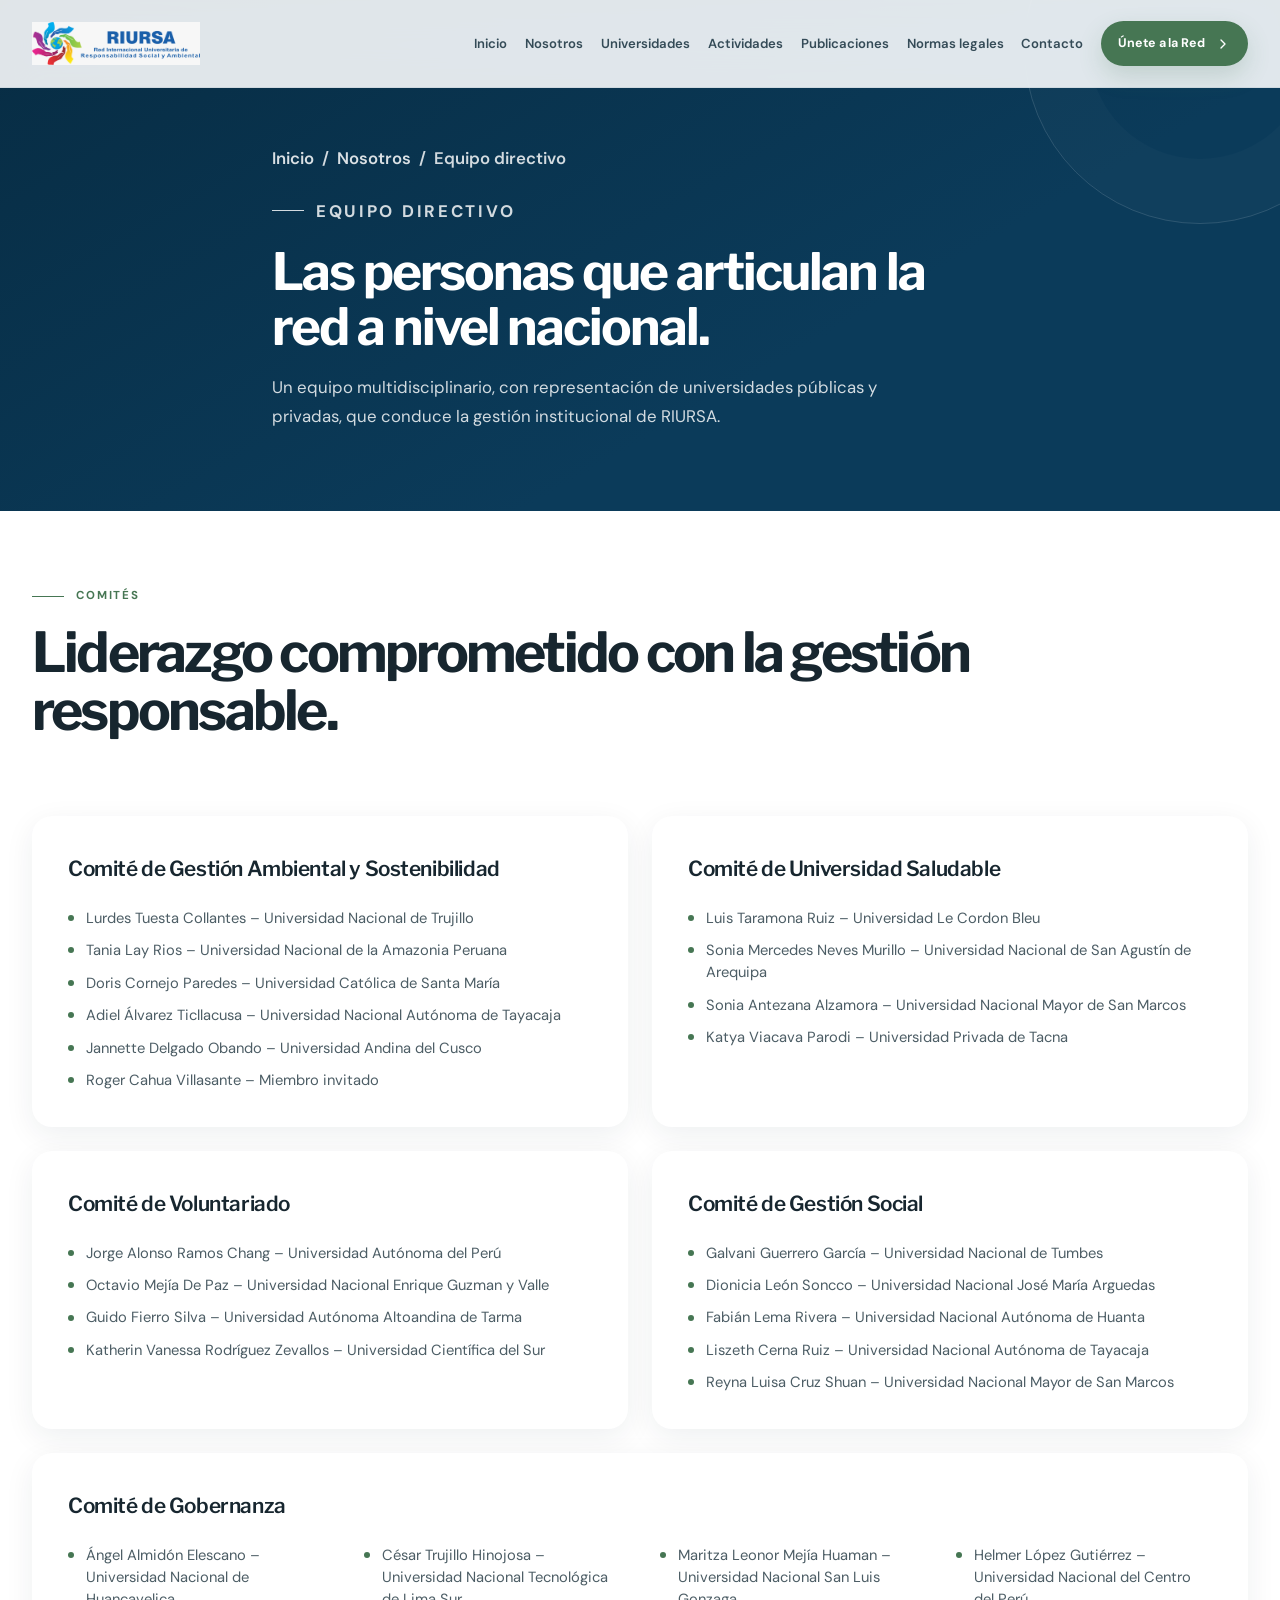
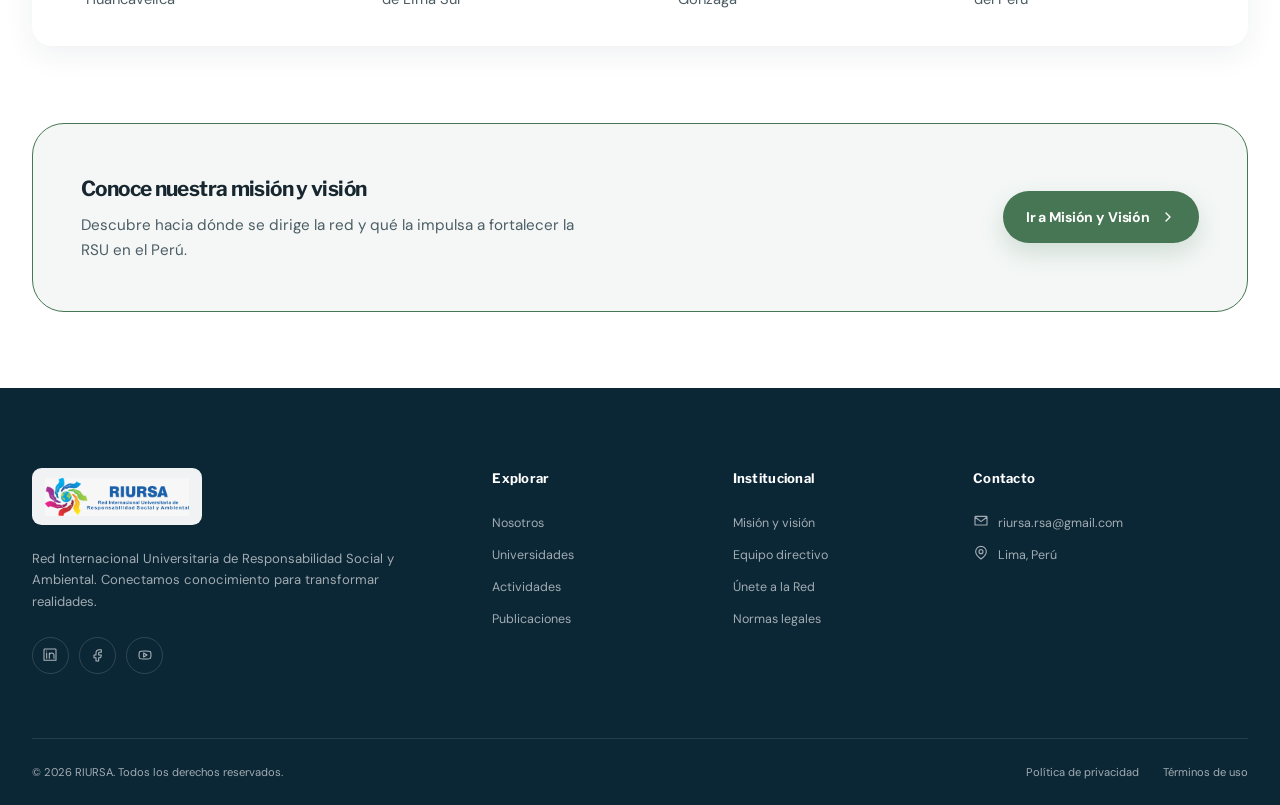
==== equipo.html @ 6fa531e0 "Change 'Comité directivo' to 'Comités' in equipo.html" ====
<!doctype html>
<html lang="es">
  <head>
    <meta charset="UTF-8" />
    <meta name="viewport" content="width=device-width, initial-scale=1.0" />
    <meta
      name="description"
      content="Conoce al equipo directivo de RIURSA, la Red Internacional Universitaria de Responsabilidad Social y Ambiental."
    />
    <meta name="theme-color" content="#0b3b5a" />
    <title>Equipo directivo | RIURSA</title>
    <link rel="preconnect" href="https://fonts.googleapis.com" />
    <link rel="preconnect" href="https://fonts.gstatic.com" crossorigin />
    <link
      href="https://fonts.googleapis.com/css2?family=DM+Sans:wght@400;500;600;700&family=Libre+Franklin:wght@600;700;800&display=swap"
      rel="stylesheet"
    />
    <link rel="stylesheet" href="styles.css" />
    <script src="script.js" defer></script>
  </head>
  <body>
    <a class="skip-link" href="#contenido">Ir al contenido principal</a>

    <header class="site-header" id="inicio">
      <div class="nav-shell container">
        <a class="brand" href="index.html#inicio" aria-label="RIURSA, página de inicio">
          <img src="assets/images/Logo_Riursa.jpeg" alt="RIURSA" width="190" height="65" />
        </a>

        <button
          class="nav-toggle"
          type="button"
          aria-expanded="false"
          aria-controls="main-navigation"
          aria-label="Abrir menú de navegación"
        >
          <span></span>
          <span></span>
          <span></span>
        </button>

        <nav class="main-nav" id="main-navigation" aria-label="Navegación principal">
          <a class="nav-link" href="index.html#inicio">Inicio</a>
          <a class="nav-link is-active" href="index.html#nosotros">Nosotros</a>
          <a class="nav-link" href="index.html#universidades">Universidades</a>
          <a class="nav-link" href="index.html#actividades">Actividades</a>
          <a class="nav-link" href="index.html#publicaciones" data-page="publicaciones">Publicaciones</a>
          <a class="nav-link" href="index.html#normas">Normas legales</a>
          <a class="nav-link" href="index.html#contacto">Contacto</a>
          <a class="button button--small button--primary nav-cta" href="index.html#unete">
            Únete a la Red
            <svg aria-hidden="true" viewBox="0 0 24 24">
              <path d="m9 18 6-6-6-6" />
            </svg>
          </a>
        </nav>
      </div>
    </header>

    <main id="contenido">
      <!-- ===== BANNER DE PÁGINA ===== -->
      <section class="page-hero">
        <div class="page-hero__shape" aria-hidden="true"></div>
        <div class="container page-hero__content reveal">
          <p class="breadcrumb">
            <a href="index.html#inicio">Inicio</a>
            <span aria-hidden="true">/</span>
            <a href="nosotros.html">Nosotros</a>
            <span aria-hidden="true">/</span>
            <span>Equipo directivo</span>
          </p>
          <p class="eyebrow eyebrow--light"><span></span>Equipo directivo</p>
          <h1>Las personas que articulan la red a nivel nacional.</h1>
          <p>
            Un equipo multidisciplinario, con representación de universidades públicas y
            privadas, que conduce la gestión institucional de RIURSA.
          </p>
        </div>
      </section>

      <!-- ===== CUADRÍCULA DEL EQUIPO ===== -->
      <section class="section" id="equipo" aria-labelledby="equipo-title">
        <div class="container">
          <div class="section-heading reveal">
            <p class="eyebrow"><span></span>Comités</p>
            <h2 id="equipo-title">Liderazgo comprometido con la gestión responsable.</h2>
          </div>

          <div class="committee-grid">
            <article class="committee-card reveal">
              <h3>Comité de Gestión Ambiental y Sostenibilidad</h3>
              <ul class="committee-card__list">
                <li>Lurdes Tuesta Collantes – Universidad Nacional de Trujillo</li>
                <li>Tania Lay Rios – Universidad Nacional de la Amazonia Peruana</li>
                <li>Doris Cornejo Paredes – Universidad Católica de Santa María</li>
                <li>Adiel Álvarez Ticllacusa – Universidad Nacional Autónoma de Tayacaja</li>
                <li>Jannette Delgado Obando – Universidad Andina del Cusco</li>
                <li>Roger Cahua Villasante – Miembro invitado</li>
              </ul>
            </article>

            <article class="committee-card reveal reveal--delay">
              <h3>Comité de Universidad Saludable</h3>
              <ul class="committee-card__list">
                <li>Luis Taramona Ruiz – Universidad Le Cordon Bleu</li>
                <li>Sonia Mercedes Neves Murillo – Universidad Nacional de San Agustín de Arequipa</li>
                <li>Sonia Antezana Alzamora – Universidad Nacional Mayor de San Marcos</li>
                <li>Katya Viacava Parodi – Universidad Privada de Tacna</li>
              </ul>
            </article>

            <article class="committee-card reveal">
              <h3>Comité de Voluntariado</h3>
              <ul class="committee-card__list">
                <li>Jorge Alonso Ramos Chang – Universidad Autónoma del Perú</li>
                <li>Octavio Mejía De Paz – Universidad Nacional Enrique Guzman y Valle</li>
                <li>Guido Fierro Silva – Universidad Autónoma Altoandina de Tarma</li>
                <li>Katherin Vanessa Rodríguez Zevallos – Universidad Científica del Sur</li>
              </ul>
            </article>

            <article class="committee-card reveal reveal--delay">
              <h3>Comité de Gestión Social</h3>
              <ul class="committee-card__list">
                <li>Galvani Guerrero García – Universidad Nacional de Tumbes</li>
                <li>Dionicia León Soncco – Universidad Nacional José María Arguedas</li>
                <li>Fabián Lema Rivera – Universidad Nacional Autónoma de Huanta</li>
                <li>Liszeth Cerna Ruiz – Universidad Nacional Autónoma de Tayacaja</li>
                <li>Reyna Luisa Cruz Shuan – Universidad Nacional Mayor de San Marcos</li>
              </ul>
            </article>

            <article class="committee-card committee-card--wide reveal">
              <h3>Comité de Gobernanza</h3>
              <ul class="committee-card__list">
                <li>Ángel Almidón Elescano – Universidad Nacional de Huancavelica</li>
                <li>César Trujillo Hinojosa – Universidad Nacional Tecnológica de Lima Sur</li>
                <li>Maritza Leonor Mejía Huaman – Universidad Nacional San Luis Gonzaga</li>
                <li>Helmer López Gutiérrez – Universidad Nacional del Centro del Perú</li>
              </ul>
            </article>
          </div>
        </div>
      </section>

      <!-- ===== ENLACE DE VUELTA A MISIÓN / VISIÓN ===== -->
      <section class="section" style="padding-top: 0;">
        <div class="container">
          <div class="page-cta reveal">
            <div>
              <h3>Conoce nuestra misión y visión</h3>
              <p>Descubre hacia dónde se dirige la red y qué la impulsa a fortalecer la RSU en el Perú.</p>
            </div>
            <a class="button button--primary" href="nosotros.html">
              Ir a Misión y Visión
              <svg aria-hidden="true" viewBox="0 0 24 24"><path d="m9 18 6-6-6-6" /></svg>
            </a>
          </div>
        </div>
      </section>
    </main>

    <footer class="site-footer" id="contacto">
      <div class="container footer-grid">
        <div class="footer-brand">
          <a class="brand brand--footer" href="index.html#inicio" aria-label="RIURSA, volver al inicio">
            <img src="assets/images/Logo_Riursa.jpeg" alt="RIURSA" width="200" height="68" />
          </a>
          <p>
            Red Internacional Universitaria de Responsabilidad Social y Ambiental. Conectamos
            conocimiento para transformar realidades.
          </p>
          <div class="social-links" aria-label="Redes sociales">
            <a href="https://www.linkedin.com/company/riursa/" target="_blank" aria-label="LinkedIn">
              <svg aria-hidden="true" viewBox="0 0 24 24"><path d="M7 9v8M7 6v.01M11 17v-4.5a3.5 3.5 0 0 1 7 0V17m-7 0V9M4 3h16a1 1 0 0 1 1 1v16H3V4a1 1 0 0 1 1-1Z" /></svg>
            </a>
            <a href="https://www.facebook.com/Riursa/" target="_blank" aria-label="Facebook">
              <svg aria-hidden="true" viewBox="0 0 24 24"><path d="M14 8h3V4h-3a5 5 0 0 0-5 5v3H6v4h3v5h4v-5h3l1-4h-4V9a1 1 0 0 1 1-1Z" /></svg>
            </a>
            <a href="index.html#contacto" aria-label="YouTube">
              <svg aria-hidden="true" viewBox="0 0 24 24"><path d="M21 12s0-4-1-5-8-1-8-1-7 0-8 1-1 5-1 5 0 4 1 5 8 1 8 1 7 0 8-1 1-5 1-5Z" /><path d="m10 9 5 3-5 3V9Z" /></svg>
            </a>
          </div>
        </div>

        <div class="footer-column">
          <h3>Explorar</h3>
          <a href="index.html#nosotros">Nosotros</a>
          <a href="index.html#universidades">Universidades</a>
          <a href="index.html#actividades">Actividades</a>
          <a href="index.html#publicaciones" data-page="publicaciones">Publicaciones</a>
        </div>

        <div class="footer-column">
          <h3>Institucional</h3>
          <a href="nosotros.html">Misión y visión</a>
          <a href="equipo.html">Equipo directivo</a>
          <a href="index.html#unete">Únete a la Red</a>
          <a href="index.html#normas">Normas legales</a>
        </div>

        <div class="footer-column footer-contact">
          <h3>Contacto</h3>
          <a href="">
            <svg aria-hidden="true" viewBox="0 0 24 24"><path d="m3 6 9 7 9-7M4 5h16a1 1 0 0 1 1 1v12H3V6a1 1 0 0 1 1-1Z" /></svg>
            riursa.rsa@gmail.com
          </a>
          <p>
            <svg aria-hidden="true" viewBox="0 0 24 24"><path d="M20 10c0 5-8 11-8 11S4 15 4 10a8 8 0 1 1 16 0Zm-8 3a3 3 0 1 0 0-6 3 3 0 0 0 0 6Z" /></svg>
            Lima, Perú
          </p>
        </div>
      </div>

      <div class="container footer-bottom">
        <p>© 2026 RIURSA. Todos los derechos reservados.</p>
        <div>
          <a href="index.html#contacto">Política de privacidad</a>
          <a href="index.html#contacto">Términos de uso</a>
        </div>
      </div>
    </footer>
  </body>
</html>
---- styles.css ----
/* ============================================================================
   HOJA DE ESTILOS — RIURSA
   ----------------------------------------------------------------------------
   Este archivo está organizado en el MISMO ORDEN en que aparecen las
   secciones dentro de index.html: primero lo general (colores, reset,
   utilidades), luego el encabezado, luego cada sección de la página de
   arriba hacia abajo, y al final el footer y los ajustes para pantallas
   pequeñas (responsive).

   ¿CÓMO ENCONTRAR LO QUE NECESITAS?
   Busca (Ctrl/Cmd + F) el número de sección o el nombre de la clase que
   viste en el HTML. Cada bloque grande empieza con un comentario-banner
   como el de esta misma introducción, con un número y un título en
   mayúsculas (por ejemplo: "3. ENCABEZADO Y MENÚ DE NAVEGACIÓN").
   ¿CÓMO CAMBIAR UN COLOR?
   Casi todos los colores del sitio están definidos UNA sola vez al inicio,
   en la sección "1. VARIABLES DE DISEÑO" (dentro de :root). Cambia el color
   ahí y se actualiza en TODO el sitio automáticamente. Evita escribir
   colores nuevos "sueltos" más abajo en el archivo.
   ============================================================================ */


/* ==========================================================================
   1. VARIABLES DE DISEÑO (colores, fuentes, tamaños)
   Se usa en: todo el documento
   ----------------------------------------------------------------------
   Aquí se define, una sola vez, cada color, fuente y medida que se
   reutiliza en el resto del archivo (por eso se ven cosas como
   var(--color-primary) más abajo: significa 'usa el color definido acá').

   💡 EJEMPLO — cambiar el color institucional (azul) de toda la web:
      modifica el valor de --color-primary. Todo lo que usa ese azul
      (botones, enlaces activos, fondo del héroe, etc.) cambiará junto.
   💡 --color-secondary es el verde 'ecológico' usado en acentos.
   💡 --font-display es la fuente de los títulos; --font-body la del texto.
   ========================================================================== */

:root {
  --color-primary: #0b3b5a;
  --color-primary-deep: #072c43;
  --color-primary-soft: #dceaf0;
  --color-secondary: #6c9b76;
  --color-secondary-deep: #467653;
  --color-secondary-light: #dce8dc;
  --color-accent: #d7a953;
  --color-ink: #17262f;
  --color-text: #4c5d65;
  --color-muted: #78878d;
  --color-line: #dce3e5;
  --color-surface: #f4f7f6;
  --color-surface-warm: #f7f6f1;
  --color-white: #ffffff;
  --font-display: "Libre Franklin", sans-serif;
  --font-body: "DM Sans", sans-serif;
  --shadow-sm: 0 8px 30px rgba(16, 44, 55, 0.07);
  --shadow-lg: 0 24px 70px rgba(7, 44, 67, 0.15);
  --radius-sm: 0.75rem;
  --radius-md: 1.25rem;
  --radius-lg: 2rem;
  --container: 76rem;
  --header-height: 5.5rem;
  --transition: 220ms cubic-bezier(0.2, 0.8, 0.2, 1);
}

/* ==========================================================================
   2. BASE / RESET DEL NAVEGADOR
   Se usa en: toda la página (etiquetas html, body, a, img, botones...)
   ----------------------------------------------------------------------
   Reglas generales que igualan cómo los navegadores muestran las
   etiquetas HTML básicas (quitan márgenes por defecto, definen el
   tipo de letra base, el color de fondo general, etc.).
   Normalmente NO necesitas tocar nada aquí salvo que quieras cambiar
   el color de fondo o de texto por defecto de TODA la página.
   ========================================================================== */

*,
*::before,
*::after {
  box-sizing: border-box;
}

html {
  scroll-behavior: smooth;
  scroll-padding-top: calc(var(--header-height) + 1rem);
}

body {
  margin: 0;
  color: var(--color-text);
  background: var(--color-white);
  font-family: var(--font-body);
  font-size: 1rem;
  line-height: 1.65;
  -webkit-font-smoothing: antialiased;
}

body.nav-open {
  overflow: hidden;
}

img,
svg {
  display: block;
}

img {
  max-width: 100%;
}

a {
  color: inherit;
  text-decoration: none;
}

button,
a {
  -webkit-tap-highlight-color: transparent;
}

button,
input,
textarea,
select {
  font: inherit;
}

:focus-visible {
  outline: 3px solid var(--color-accent);
  outline-offset: 4px;
}

/* ==========================================================================
   3. UTILIDADES GENERALES (se repiten en varias secciones)
   Se usa en: clases reutilizables: .container, .section, .button, .eyebrow, etc.
   ----------------------------------------------------------------------
   Clases 'de ayuda' que se usan en MUCHAS secciones distintas del
   sitio, no solo en una. Por ejemplo, .button define el estilo base
   de todos los botones, y luego cada variante (--primary, --ghost,
   --outline, --light) cambia solo el color según dónde se use.
   .section-heading y .eyebrow son el 'título pequeño + título grande'
   que se repite arriba de casi cada sección (Nosotros, Actividades...).
   .reveal controla la animación de aparición suave al hacer scroll.

   💡 EJEMPLO — cambiar el color de TODOS los botones verdes
      (los principales, tipo 'Únete a la Red'): busca .button--primary
      y cambia su 'background'.
   ========================================================================== */

.skip-link {
  position: fixed;
  top: 1rem;
  left: 1rem;
  z-index: 1000;
  padding: 0.75rem 1rem;
  color: var(--color-white);
  background: var(--color-primary-deep);
  border-radius: 0.5rem;
  transform: translateY(-160%);
  transition: transform var(--transition);
}

.skip-link:focus {
  transform: translateY(0);
}

.container {
  width: min(calc(100% - 3rem), var(--container));
  margin-inline: auto;
}

.section {
  padding-block: clamp(4rem, 6vw, 7rem);
}

.button {
  min-height: 3.25rem;
  padding: 0.85rem 1.35rem;
  display: inline-flex;
  align-items: center;
  justify-content: center;
  gap: 0.65rem;
  color: var(--color-primary);
  font-size: 0.88rem;
  font-weight: 700;
  letter-spacing: -0.01em;
  border: 1px solid transparent;
  border-radius: 999px;
  cursor: pointer;
  transition: color var(--transition), background var(--transition), border-color var(--transition), transform var(--transition), box-shadow var(--transition);
}

.button svg {
  width: 1rem;
  fill: none;
  stroke: currentColor;
  stroke-linecap: round;
  stroke-linejoin: round;
  stroke-width: 2;
  transition: transform var(--transition);
}

.button:hover {
  transform: translateY(-2px);
}

.button:hover svg {
  transform: translateX(3px);
}

.button--small {
  min-height: 2.75rem;
  padding: 0.68rem 1rem;
  font-size: 0.78rem;
}

.button--primary {
  color: var(--color-white);
  background: var(--color-secondary-deep);
  box-shadow: 0 10px 24px rgba(70, 118, 83, 0.2);
}

.button--primary:hover {
  background: #3d6c49;
  box-shadow: 0 14px 28px rgba(70, 118, 83, 0.28);
}

.button--ghost {
  color: var(--color-white);
  border-color: rgba(255, 255, 255, 0.45);
}

.button--ghost:hover {
  background: rgba(255, 255, 255, 0.1);
  border-color: rgba(255, 255, 255, 0.85);
}

.button--outline {
  color: var(--color-primary);
  background: transparent;
  border-color: var(--color-line);
}

.button--outline:hover {
  border-color: var(--color-primary);
  background: var(--color-white);
}

.button--light {
  color: var(--color-primary-deep);
  background: var(--color-white);
  box-shadow: 0 12px 30px rgba(7, 44, 67, 0.16);
}

.button--light:hover {
  box-shadow: 0 16px 36px rgba(7, 44, 67, 0.24);
}

.eyebrow {
  margin: 0 0 1.25rem;
  display: flex;
  align-items: center;
  gap: 0.75rem;
  color: var(--color-secondary-deep);
  font-size: 0.72rem;
  font-weight: 700;
  letter-spacing: 0.16em;
  line-height: 1.4;
  text-transform: uppercase;
}

.eyebrow span {
  width: 2rem;
  height: 1px;
  background: currentColor;
}

.eyebrow--light {
  color: #b7d1bb;
}

.hero h1,
.section-heading h2,
.network h2,
.join h2 {
  margin: 0;
  color: var(--color-ink);
  font-family: var(--font-display);
  font-weight: 700;
  letter-spacing: -0.05em;
  line-height: 1.05;
}

.section-heading {
  margin-bottom: clamp(3rem, 6vw, 5rem);
}

.section-heading h2,
.network h2,
.join h2 {
  font-size: clamp(2.2rem, 4.3vw, 4rem);
}

.section-heading--split {
  display: grid;
  grid-template-columns: minmax(0, 1.4fr) minmax(18rem, 0.6fr);
  align-items: end;
  gap: clamp(2rem, 7vw, 7rem);
}

.section-heading--split > p {
  margin: 0 0 0.35rem;
  padding-left: 1.5rem;
  color: var(--color-text);
  border-left: 2px solid var(--color-secondary);
}

.section-heading--action {
  display: flex;
  align-items: end;
  justify-content: space-between;
  gap: 2rem;
}

.text-link {
  display: inline-flex;
  align-items: center;
  gap: 0.45rem;
  color: var(--color-primary);
  font-size: 0.78rem;
  font-weight: 700;
}

.text-link span {
  transition: transform var(--transition);
}

.text-link:hover span {
  transform: translate(2px, -2px);
}

.text-link--light {
  color: #b9d8bf;
}

.card-link {
  margin-top: 1.4rem;
  padding-top: 1rem;
  display: flex;
  align-items: center;
  justify-content: space-between;
  color: var(--color-primary);
  border-top: 1px solid var(--color-line);
  font-size: 0.78rem;
  font-weight: 700;
}

.card-link span {
  transition: transform var(--transition);
}

.card-link:hover span {
  transform: translateX(4px);
}

.join__content > p:not(.eyebrow) {
  max-width: 40rem;
  margin: 1.5rem auto 2rem;
  color: rgba(255, 255, 255, 0.7);
}

.reveal {
  opacity: 0;
  transform: translateY(24px);
  transition: opacity 750ms ease, transform 750ms cubic-bezier(0.2, 0.8, 0.2, 1);
}

.reveal--delay {
  transition-delay: 120ms;
}

.reveal--delay-2 {
  transition-delay: 220ms;
}

.reveal.is-visible {
  opacity: 1;
  transform: translateY(0);
}

/* ==========================================================================
   4. ENCABEZADO Y MENÚ DE NAVEGACIÓN
   Se usa en: <header class="site-header"> ... <nav class="main-nav">
   ----------------------------------------------------------------------
   Todo lo relacionado a la barra superior fija: el fondo semi-
   transparente con desenfoque, el logo (.brand), los enlaces del menú
   horizontal (.nav-link) y el botón de hamburguesa para móvil
   (.nav-toggle).
   ========================================================================== */

.site-header {
  position: fixed;
  inset: 0 0 auto;
  z-index: 100;
  height: var(--header-height);
  background: rgba(255, 255, 255, 0.88);
  border-bottom: 1px solid rgba(11, 59, 90, 0.08);
  backdrop-filter: blur(18px) saturate(140%);
  transition: box-shadow var(--transition), background var(--transition);
}

.site-header.is-scrolled {
  background: rgba(255, 255, 255, 0.96);
  box-shadow: 0 10px 35px rgba(7, 44, 67, 0.08);
}

.nav-shell {
  height: 100%;
  display: flex;
  align-items: center;
  justify-content: space-between;
  gap: 2rem;
}

.brand {
  display: inline-flex;
  align-items: center;
  flex: 0 0 auto;
}

.brand img {
  width: 10.5rem;
  height: auto;
}

.main-nav {
  display: flex;
  align-items: center;
  gap: clamp(0.85rem, 1.4vw, 1.45rem);
}

.nav-link {
  position: relative;
  color: #344b57;
  font-size: 0.82rem;
  font-weight: 600;
  white-space: nowrap;
}

.nav-link::after {
  content: "";
  position: absolute;
  right: 0;
  bottom: -0.6rem;
  left: 0;
  height: 2px;
  background: var(--color-secondary);
  transform: scaleX(0);
  transform-origin: right;
  transition: transform var(--transition);
}

.nav-link:hover,
.nav-link.is-active {
  color: var(--color-primary);
}

.nav-link:hover::after,
.nav-link.is-active::after {
  transform: scaleX(1);
  transform-origin: left;
}

.nav-toggle {
  display: none;
  width: 2.75rem;
  height: 2.75rem;
  padding: 0;
  align-items: center;
  justify-content: center;
  flex-direction: column;
  gap: 0.32rem;
  color: var(--color-primary);
  background: transparent;
  border: 1px solid var(--color-line);
  border-radius: 50%;
  cursor: pointer;
}

.nav-toggle span {
  width: 1.1rem;
  height: 2px;
  background: currentColor;
  transition: transform var(--transition), opacity var(--transition);
}

.nav-toggle[aria-expanded="true"] span:first-child {
  transform: translateY(0.43rem) rotate(45deg);
}

.nav-toggle[aria-expanded="true"] span:nth-child(2) {
  opacity: 0;
}

.nav-toggle[aria-expanded="true"] span:last-child {
  transform: translateY(-0.43rem) rotate(-45deg);
}

/* ==========================================================================
   5. SECCIÓN HERO (bienvenida / portada)
   Se usa en: <section class="hero" id="inicio">
   ----------------------------------------------------------------------
   El primer bloque grande que se ve al entrar al sitio: título
   principal (h1), texto de bienvenida, botones de acción y la tarjeta
   visual decorativa de la derecha (.impact-card, con el mapa de
   puntos y el sello circular 'R').

   💡 EJEMPLO — cambiar el degradado de fondo del hero: busca .hero y
      modifica la propiedad 'background' (el primer 'linear-gradient').
   💡 EJEMPLO — cambiar el texto destacado en verde dentro del título
      (la palabra dentro de <em>): busca '.hero h1 em' y cambia 'color'.
   ========================================================================== */

.hero {
  position: relative;
  min-height: min(56rem, 100svh);
  padding-top: var(--header-height);
  display: grid;
  align-items: center;
  overflow: hidden;
  color: var(--color-white);
  background:
    linear-gradient(115deg, rgba(7, 44, 67, 0.98), rgba(11, 59, 90, 0.92) 55%, rgba(24, 76, 80, 0.93)),
    repeating-linear-gradient(120deg, transparent 0 60px, rgba(255, 255, 255, 0.03) 61px 62px);
}

.hero::before {
  content: "";
  position: absolute;
  inset: 0;
  opacity: 0.12;
  background-image: radial-gradient(rgba(255, 255, 255, 0.9) 0.7px, transparent 0.7px);
  background-size: 12px 12px;
  mask-image: linear-gradient(to right, transparent, #000 45%, #000);
}

.hero::after {
  content: "";
  position: absolute;
  right: -14rem;
  bottom: -25rem;
  width: 56rem;
  height: 56rem;
  border: 1px solid rgba(255, 255, 255, 0.12);
  border-radius: 50%;
  box-shadow: inset 0 0 0 7rem rgba(255, 255, 255, 0.018), inset 0 0 0 14rem rgba(255, 255, 255, 0.018);
}

.hero__glow {
  position: absolute;
  border-radius: 50%;
  filter: blur(2px);
  opacity: 0.35;
}

.hero__glow--one {
  top: 12%;
  left: -8rem;
  width: 25rem;
  height: 25rem;
  background: radial-gradient(circle, rgba(108, 155, 118, 0.55), transparent 67%);
}

.hero__glow--two {
  right: 10%;
  bottom: -8rem;
  width: 35rem;
  height: 35rem;
  background: radial-gradient(circle, rgba(215, 169, 83, 0.2), transparent 70%);
}

.hero__grid {
  position: relative;
  z-index: 2;
  padding-block: clamp(6rem, 12vh, 9rem);
  display: grid;
  grid-template-columns: minmax(0, 1.12fr) minmax(24rem, 0.88fr);
  align-items: center;
  gap: clamp(3rem, 8vw, 7rem);
}

.hero h1 {
  max-width: 49rem;
  color: var(--color-white);
  font-size: clamp(2.7rem, 5.4vw, 5.3rem);
}

.hero h1 em {
  display: block;
  color: #b9d8bf;
  font-style: normal;
}

.hero__lead {
  max-width: 39rem;
  margin: 1.75rem 0 0;
  color: rgba(255, 255, 255, 0.72);
  font-size: clamp(1.03rem, 1.5vw, 1.2rem);
  line-height: 1.7;
}

.hero__actions {
  margin-top: 2.25rem;
  display: flex;
  flex-wrap: wrap;
  gap: 0.85rem;
}

.hero__trust {
  margin-top: 3.5rem;
  display: flex;
  flex-wrap: wrap;
  gap: 1.5rem;
  color: rgba(255, 255, 255, 0.52);
  font-size: 0.72rem;
  font-weight: 600;
  letter-spacing: 0.08em;
  text-transform: uppercase;
}

.hero__trust span {
  display: flex;
  align-items: center;
  gap: 1.5rem;
}

.hero__trust span:not(:last-child)::after {
  content: "";
  width: 3px;
  height: 3px;
  background: var(--color-secondary);
  border-radius: 50%;
}

.hero__visual {
  position: relative;
  min-height: 32rem;
}

.impact-card {
  position: absolute;
  border: 1px solid rgba(255, 255, 255, 0.16);
  box-shadow: var(--shadow-lg);
  backdrop-filter: blur(18px);
}

.impact-card--main {
  inset: 2rem 2.5rem 1rem 0;
  padding: 2rem;
  overflow: hidden;
  background: linear-gradient(145deg, rgba(255, 255, 255, 0.13), rgba(255, 255, 255, 0.045));
  border-radius: var(--radius-lg);
  transform: rotate(-2deg);
}

.impact-card__topline {
  display: flex;
  align-items: center;
  justify-content: space-between;
  color: rgba(255, 255, 255, 0.64);
  font-size: 0.72rem;
  font-weight: 600;
  letter-spacing: 0.08em;
  text-transform: uppercase;
}

.status-dot {
  display: inline-flex;
  align-items: center;
  gap: 0.45rem;
}

.status-dot::before {
  content: "";
  width: 0.45rem;
  height: 0.45rem;
  background: #8bc898;
  border-radius: 50%;
  box-shadow: 0 0 0 0.3rem rgba(139, 200, 152, 0.12);
}

.impact-card__number {
  margin-top: 2.25rem;
  color: rgba(255, 255, 255, 0.93);
  font-family: var(--font-display);
  font-size: clamp(5rem, 10vw, 8rem);
  font-weight: 800;
  letter-spacing: -0.08em;
  line-height: 0.85;
}

.impact-card--main > p {
  position: relative;
  z-index: 2;
  max-width: 18rem;
  margin: 1.2rem 0 0;
  color: rgba(255, 255, 255, 0.68);
  font-size: 0.9rem;
}

.impact-map {
  position: absolute;
  right: -2rem;
  bottom: -2.5rem;
  width: 18rem;
  height: 16rem;
  opacity: 0.8;
  background: radial-gradient(circle at center, rgba(108, 155, 118, 0.25), transparent 68%);
}

.map-line {
  position: absolute;
  height: 1px;
  background: rgba(255, 255, 255, 0.35);
  transform-origin: left center;
}

.map-line--one {
  top: 40%;
  left: 18%;
  width: 68%;
  transform: rotate(24deg);
}

.map-line--two {
  top: 72%;
  left: 25%;
  width: 58%;
  transform: rotate(-42deg);
}

.map-point {
  position: absolute;
  width: 0.7rem;
  height: 0.7rem;
  background: #9ed0a8;
  border: 2px solid rgba(255, 255, 255, 0.75);
  border-radius: 50%;
  box-shadow: 0 0 0 0.35rem rgba(158, 208, 168, 0.12);
}

.map-point--one { top: 35%; left: 18%; }

.map-point--two { top: 60%; left: 47%; }

.map-point--three { top: 28%; right: 18%; }

.map-point--four { right: 22%; bottom: 18%; }

.map-point--five { bottom: 14%; left: 23%; }

.impact-card--quote {
  right: -1rem;
  bottom: -1rem;
  z-index: 3;
  width: 15rem;
  padding: 1.35rem;
  color: var(--color-primary-deep);
  background: rgba(242, 247, 242, 0.93);
  border-radius: 1.25rem;
  transform: rotate(3deg);
}

.impact-card--quote svg {
  width: 1.5rem;
  fill: var(--color-secondary-deep);
}

.impact-card--quote p {
  margin: 0.75rem 0 0;
  font-family: var(--font-display);
  font-size: 1rem;
  font-weight: 700;
  line-height: 1.4;
}

.hero__seal {
  position: absolute;
  top: -1rem;
  right: 0;
  z-index: 4;
  width: 8rem;
  height: 8rem;
  display: grid;
  place-items: center;
  color: rgba(255, 255, 255, 0.7);
  background: var(--color-secondary-deep);
  border: 1px solid rgba(255, 255, 255, 0.25);
  border-radius: 50%;
  box-shadow: 0 15px 40px rgba(7, 44, 67, 0.25);
}

.hero__seal::before {
  content: "";
  position: absolute;
  inset: 0.55rem;
  border: 1px dashed rgba(255, 255, 255, 0.35);
  border-radius: 50%;
}

.hero__seal span {
  position: absolute;
  max-width: 6.4rem;
  font-size: 0.43rem;
  font-weight: 700;
  letter-spacing: 0.15em;
  text-align: center;
}

.hero__seal strong {
  color: var(--color-white);
  font-family: var(--font-display);
  font-size: 2.2rem;
}

.scroll-cue {
  position: absolute;
  bottom: 2rem;
  left: 50%;
  z-index: 4;
  display: flex;
  align-items: center;
  gap: 0.75rem;
  color: rgba(255, 255, 255, 0.52);
  font-size: 0.65rem;
  font-weight: 700;
  letter-spacing: 0.15em;
  text-transform: uppercase;
  transform: translateX(-50%);
}

.scroll-cue i {
  position: relative;
  width: 1px;
  height: 2.5rem;
  overflow: hidden;
  background: rgba(255, 255, 255, 0.22);
}

.scroll-cue i::after {
  content: "";
  position: absolute;
  inset: 0 0 auto;
  height: 45%;
  background: var(--color-white);
  animation: scroll-line 1.8s ease-in-out infinite;
}

@keyframes scroll-line {
  0% { transform: translateY(-120%); }
  55%, 100% { transform: translateY(240%); }
}

/* ==========================================================================
   6. SECCIÓN NOSOTROS (tarjetas de misión / pilares)
   Se usa en: <section class="about" id="nosotros"> — .pillars-grid, .pillar-card
   ----------------------------------------------------------------------
   Las 3 tarjetas que resumen los pilares de RIURSA (Diálogo
   académico, Cooperación mutua, Desarrollo social). La primera
   tarjeta usa .pillar-card--featured y se ve resaltada en azul.

   💡 EJEMPLO — cambiar el color de fondo de la tarjeta destacada:
      busca .pillar-card--featured y cambia 'background'.
   ========================================================================== */

.pillars-grid {
  display: grid;
  grid-template-columns: 1.15fr 0.925fr 0.925fr;
  gap: 1.25rem;
}

.pillar-card {
  position: relative;
  min-height: auto;
  padding: 2rem;
  display: flex;
  flex-direction: column;
  color: var(--color-ink);
  background: var(--color-surface);
  border: 2px dashed var(--color-primary);
  border-radius: var(--radius-md);
  transition: transform var(--transition), box-shadow var(--transition), border-color var(--transition);
}

.pillar-card:hover {
  border-color: var(--color-secondary-light);
  box-shadow: var(--shadow-sm);
  transform: translateY(-6px);
}

.pillar-card--featured {
  color: var(--color-white);
  background: var(--color-primary);
  box-shadow: var(--shadow-lg);
}

.pillar-card__number {
  position: absolute;
  top: 2rem;
  right: 1.8rem;
  color: var(--color-muted);
  font-family: var(--font-display);
  font-size: 0.75rem;
  font-weight: 700;
  letter-spacing: 0.1em;
}

.pillar-card--featured .pillar-card__number {
  color: rgba(255, 255, 255, 0.48);
}

.icon-box {
  width: 3.5rem;
  height: 3.5rem;
  display: grid;
  place-items: center;
  color: var(--color-secondary-deep);
  background: var(--color-white);
  border-radius: 50%;
  box-shadow: 0 10px 25px rgba(16, 44, 55, 0.08);
}

.icon-box svg {
  width: 1.45rem;
  fill: none;
  stroke: currentColor;
  stroke-linecap: round;
  stroke-linejoin: round;
  stroke-width: 1.7;
}

.pillar-card h3 {
  margin: 0.8rem 0rem 0.8rem;
  color: inherit;
  font-family: var(--font-display);
  font-size: 1.4rem;
  letter-spacing: -0.03em;
}

.pillar-card p {
  margin: 0;
  color: var(--color-text);
  font-size: 0.94rem;
}

.pillar-card--featured p {
  color: rgba(255, 255, 255, 0.68);
}

.pillar-card > a {
  margin-top: 1.5rem;
  color: #b9d8bf;
  font-size: 0.8rem;
  font-weight: 700;
}

.pillar-card > a span {
  display: inline-block;
  margin-left: 0.35rem;
  transition: transform var(--transition);
}

.pillar-card > a:hover span {
  transform: translateX(4px);
}

/* ==========================================================================
   7. SECCIÓN UNIVERSIDADES ADHERIDAS (red de alianzas)
   Se usa en: <section class="network" id="universidades"> — .logo-ticker
   ----------------------------------------------------------------------
   Fondo azul oscuro con el listado de universidades que se desplaza
   solo (.logo-track, animado con @keyframes ticker). Cada logo es
   un .university-logo, que aparece en gris y se colorea al pasar
   el mouse.

   💡 EJEMPLO — cambiar la velocidad del desplazamiento automático:
      busca '.logo-track' y cambia el número de segundos en
      'animation: ticker 32s linear infinite;' (más alto = más lento).
   ========================================================================== */

.network {
  position: relative;
  overflow: hidden;
  color: var(--color-white);
  background: var(--color-primary-deep);
}

.network::before {
  content: "";
  position: absolute;
  inset: 0;
  opacity: 0.08;
  background-image: linear-gradient(rgba(255,255,255,.5) 1px, transparent 1px), linear-gradient(90deg, rgba(255,255,255,.5) 1px, transparent 1px);
  background-size: 5rem 5rem;
  mask-image: linear-gradient(to bottom, #000, transparent 85%);
}

.network__intro {
  position: relative;
  display: grid;
  grid-template-columns: 1.2fr 0.55fr;
  align-items: end;
  gap: 5rem;
}

.network h2 {
  max-width: 50rem;
  color: var(--color-white);
}

.network__intro > p {
  margin: 0 0 0.4rem;
  color: rgba(255, 255, 255, 0.62);
}

.logo-ticker {
  position: relative;
  margin-top: 5rem;
  overflow: hidden;
  border-top: 1px solid rgba(255, 255, 255, 0.12);
  border-bottom: 1px solid rgba(255, 255, 255, 0.12);
}

.logo-ticker::before,
.logo-ticker::after {
  content: "";
  position: absolute;
  z-index: 2;
  top: 0;
  bottom: 0;
  width: 12vw;
  pointer-events: none;
}

.logo-ticker::before {
  left: 0;
  background: linear-gradient(to right, var(--color-primary-deep), transparent);
}

.logo-ticker::after {
  right: 0;
  background: linear-gradient(to left, var(--color-primary-deep), transparent);
}

.logo-track {
  width: max-content;
  display: flex;
  animation: ticker 32s linear infinite;
}

.logo-ticker:hover .logo-track {
  animation-play-state: paused;
}

@keyframes ticker {
  to { transform: translateX(-50%); }
}

.university-logo {
  width: clamp(10rem, 14vw, 13rem);
  height: 10rem;
  padding-inline: 1.5rem;
  padding-block: 1.25rem;
  display: flex;
  align-items: center;
  justify-content: center;
  flex-direction: column;
  gap: 0.65rem;
  filter: grayscale(1);
  opacity: 0.42;
  border-right: 1px solid rgba(255, 255, 255, 0.12);
  transition: filter var(--transition), opacity var(--transition), background var(--transition);
}

.university-logo:hover {
  filter: grayscale(0);
  opacity: 1;
  background: rgba(255, 255, 255, 0.04);
}

/* Logo de la universidad (imagen/escudo). object-fit: contain evita que se
   deforme sin importar la proporción original del archivo. El filtro de
   color/gris ya lo aplica el contenedor .university-logo, así que la
   imagen no necesita su propio filter. */
.university-logo img {
  max-width: 100%;
  height: 5rem;
  width: auto;
  object-fit: contain;
}

/* Espacio prudente reservado para la sigla debajo del logo */
.university-logo small {
  margin-top: 0.15rem;
  color: var(--color-white);
  font-size: 0.62rem;
  font-weight: 600;
  letter-spacing: 0.16em;
  text-transform: uppercase;
  text-align: center;
  line-height: 1.3;
}

.network__footer {
  position: relative;
  margin-top: 3rem;
  display: flex;
  align-items: center;
  justify-content: space-between;
  gap: 2rem;
}

.network__footer p {
  margin: 0;
  color: rgba(255, 255, 255, 0.58);
  font-size: 0.9rem;
}

.network__footer p strong {
  color: var(--color-white);
}

/* ==========================================================================
   8. SECCIÓN ACTIVIDADES RECIENTES
   Se usa en: <section class="activities" id="actividades"> — .activities-grid, .activity-card
   ----------------------------------------------------------------------
   Cuadrícula de tarjetas de eventos. La primera tarjeta (.activity-
   card--featured) ocupa más espacio que las demás. .cover-graphic y
   .meeting-dot/.meeting-line son los dibujos decorativos de fondo
   que se usan cuando una actividad no tiene foto real todavía.

   💡 EJEMPLO — cambiar el color de la etiqueta (ej. 'Capacitación')
      sobre la imagen: busca .activity-card__tag y cambia 'background'
      y 'color'.
   ========================================================================== */

.activities {
  background: var(--color-surface-warm);
}

.activities-grid {
  display: grid;
  grid-template-columns: 1.18fr 0.91fr 0.91fr;
  gap: 1.35rem;
}

.activity-card {
  overflow: hidden;
  background: var(--color-white);
  border: 1.5px solid var(--color-secondary-deep);
  border-radius: var(--radius-md);
  transition: transform var(--transition), box-shadow var(--transition);
}

.activity-card:hover {
  box-shadow: var(--shadow-lg);
  transform: translateY(-7px);
}

.activity-card__media {
  position: relative;
  min-height: 17rem;
  display: block;
  overflow: hidden;
  background: var(--color-primary-soft);
}

.activity-card--featured .activity-card__media {
  min-height: 21rem;
}

.activity-card__media img {
  width: 100%;
  height: 100%;
  position: absolute;
  inset: 0;
  object-fit: cover;
  transition: transform 600ms cubic-bezier(0.2, 0.8, 0.2, 1);
}

.activity-card:hover .activity-card__media img {
  transform: scale(1.045);
}

.activity-card__media::after {
  content: "";
  position: absolute;
  inset: auto 0 0;
  height: 45%;
  background: linear-gradient(transparent, rgba(7, 44, 67, 0.38));
}

.activity-card__tag {
  position: absolute;
  top: 1.1rem;
  left: 1.1rem;
  z-index: 2;
  padding: 0.45rem 0.75rem;
  color: var(--color-primary-deep);
  background: rgba(255, 255, 255, 0.9);
  border-radius: 999px;
  box-shadow: 0 5px 15px rgba(7, 44, 67, 0.1);
  backdrop-filter: blur(8px);
  font-size: 0.65rem;
  font-weight: 700;
  letter-spacing: 0.06em;
  text-transform: uppercase;
}

.activity-card__media--forum {
  background: #dce8dc;
}

.activity-card__media--meeting {
  background: #123f58;
}

.cover-graphic {
  position: absolute;
  inset: 0;
  overflow: hidden;
}

.cover-graphic::before {
  content: "";
  position: absolute;
  inset: 0;
  opacity: 0.25;
  background-image: radial-gradient(#467653 0.7px, transparent 0.7px);
  background-size: 9px 9px;
}

.cover-graphic__ring {
  position: absolute;
  top: 50%;
  left: 50%;
  width: 13rem;
  height: 13rem;
  border: 1px solid rgba(70, 118, 83, 0.28);
  border-radius: 50%;
  box-shadow: inset 0 0 0 2.5rem rgba(70, 118, 83, 0.06), 0 0 0 2.5rem rgba(255, 255, 255, 0.3);
  transform: translate(-50%, -50%);
}

.cover-graphic__leaf {
  position: absolute;
  width: 3rem;
  height: 6rem;
  background: var(--color-secondary-deep);
  border-radius: 100% 0 100% 0;
}

.cover-graphic__leaf--one {
  right: 15%;
  bottom: 10%;
  transform: rotate(15deg);
}

.cover-graphic__leaf--two {
  top: 12%;
  left: 15%;
  opacity: 0.35;
  transform: rotate(195deg) scale(0.75);
}

.cover-graphic strong {
  position: absolute;
  top: 50%;
  left: 50%;
  z-index: 1;
  color: var(--color-primary-deep);
  font-family: var(--font-display);
  font-size: 3rem;
  line-height: 0.82;
  letter-spacing: -0.08em;
  transform: translate(-50%, -50%);
}

.cover-graphic--meeting::before {
  background-image: linear-gradient(rgba(255,255,255,.08) 1px, transparent 1px), linear-gradient(90deg, rgba(255,255,255,.08) 1px, transparent 1px);
  background-size: 2rem 2rem;
}

.cover-graphic--meeting strong {
  color: var(--color-white);
}

.meeting-dot {
  position: absolute;
  z-index: 1;
  width: 1.4rem;
  height: 1.4rem;
  background: #9bc7a3;
  border: 0.28rem solid rgba(255, 255, 255, 0.88);
  border-radius: 50%;
}

.meeting-dot--one { top: 22%; left: 20%; }

.meeting-dot--two { top: 18%; right: 18%; }

.meeting-dot--three { right: 28%; bottom: 15%; }

.meeting-line {
  position: absolute;
  z-index: 0;
  height: 1px;
  background: rgba(185, 216, 191, 0.5);
  transform-origin: left;
}

.meeting-line--one { top: 25%; left: 24%; width: 58%; transform: rotate(-3deg); }

.meeting-line--two { top: 27%; right: 18%; width: 58%; transform: rotate(63deg); }

.activity-card__body {
  padding: 1.55rem;
}

.activity-card__edition,
.legal-panel__header p {
  margin: 0 0 0.45rem;
  color: var(--color-secondary-deep);
  font-size: 0.65rem;
  font-weight: 700;
  letter-spacing: 0.09em;
  text-transform: uppercase;
}

.activity-card h3 {
  margin: 0;
  color: var(--color-ink);
  font-family: var(--font-display);
  font-size: clamp(1.2rem, 2vw, 1.55rem);
  letter-spacing: -0.035em;
  line-height: 1.25;
}

.activity-card__meta {
  margin-top: 1.4rem;
  display: grid;
  gap: 0.55rem;
  color: var(--color-muted);
  font-size: 0.76rem;
}

.activity-card__meta span {
  display: flex;
  align-items: center;
  gap: 0.5rem;
}

.activity-card__meta svg,
.footer-contact svg {
  width: 1rem;
  flex: 0 0 auto;
  fill: none;
  stroke: currentColor;
  stroke-linecap: round;
  stroke-linejoin: round;
  stroke-width: 1.7;
}

/* ==========================================================================
   9. PUBLICACIONES — CARRUSEL DE ARTÍCULOS
   Se usa en: <section aria-labelledby="articles-title"> dentro de #publicaciones
   ----------------------------------------------------------------------
   El carrusel horizontal con flechas (izquierda/derecha) que muestra
   3 artículos a la vez. .articles-carousel__track es la franja que
   se desplaza; cada .rousel es una tarjeta individual
   (imagen arriba, categoría + fecha, título y descripción).
   Los @media que aparecen al final de este bloque ajustan cuántas
   tarjetas se ven por pantalla: 3 en escritorio, 2 en tablet, 1 en
   móvil — están junto a este bloque a propósito, porque solo afectan
   al carrusel.

   ========================================================================== */

/* ESTILOS DEL CARRUSEL DE ARTÍCULOS */

.carousel-controls {
  display: flex;
  gap: 1rem;
}

.carousel-btn {
  width: 3rem;
  height: 3rem;
  display: inline-flex;
  align-items: center;
  justify-content: center;
  color: var(--color-primary);
  background: var(--color-white);
  border: 1.5px solid var(--color-line);
  border-radius: 50%;
  cursor: pointer;
  transition: all var(--transition);
  flex-shrink: 0;
}

.carousel-btn svg {
  width: 1.2rem;
  height: 1.2rem;
}

.carousel-btn:hover {
  background: var(--color-primary-soft);
  border-color: var(--color-primary);
  transform: scale(1.05);
}

.carousel-btn:active {
  transform: scale(0.95);
}

.carousel-btn:disabled {
  opacity: 0.35;
  cursor: not-allowed;
  pointer-events: none;
  transform: none;
}

.articles-carousel {
  overflow: hidden;
  margin-top: 3rem;
}

.articles-carousel__track {
  display: flex;
  gap: 2rem;
  overflow-x: auto;
  scroll-behavior: smooth;
  scroll-snap-type: x mandatory;
  padding-top: 0.5rem;
  padding-bottom: 0.25rem;
  margin-top: 0.5rem;
  scroll-padding: 0;
  /* El control es por botones; se oculta la barra nativa para un look más limpio */
  scrollbar-width: none;
  -ms-overflow-style: none;
}

.articles-carousel__track::-webkit-scrollbar {
  display: none;
}

/* Exactamente 3 tarjetas visibles por vista: el ancho se calcula
   restando los 2 gaps entre las 3 tarjetas y dividiendo entre 3.
   Al hacer scroll por el ancho visible del track (ver script.js),
   el desplazamiento siempre avanza un grupo completo de 3. */
.article-card-carousel {
  flex: 0 0 calc((100% - 4rem) / 3);
  display: flex;
  flex-direction: column;
  background: var(--color-white);
  border: 1.5px solid var(--color-secondary-deep);
  border-radius: var(--radius-md);
  overflow: hidden;
  box-shadow: var(--shadow-sm);
  transition: transform var(--transition), box-shadow var(--transition);
  scroll-snap-align: start;
}

.article-card-carousel:hover {
  box-shadow: var(--shadow-lg);
  transform: translateY(-7px);
}

.article-card-carousel__image {
  width: 100%;
  height: 180px;
  display: flex;
  align-items: center;
  justify-content: center;
  font-family: var(--font-display);
  font-size: 1rem;
  font-weight: 600;
  color: var(--color-white);
  background: var(--color-surface);
  position: relative;
  overflow: hidden;
}

.article-card-carousel__image img {
  width: 100%;
  height: 100%;
  object-fit: contain;
  display: block;
}

.article-card-carousel__content {
  flex: 1;
  padding: 1.5rem 1.5rem;
  display: flex;
  flex-direction: column;
}

.article-card-carousel__meta {
  display: flex;
  align-items: center;
  justify-content: space-between;
  gap: 1rem;
  margin-bottom: 0.5rem;
  flex-wrap: wrap;
}

.article-card-carousel h3 {
  margin: 0 0 0.75rem;
  color: var(--color-ink);
  font-family: var(--font-display);
  font-size: 1.1rem;
  font-weight: 600;
  line-height: 1.3;
}

.article-card-carousel p {
  margin: 0 0 1.5rem;
  color: var(--color-text);
  font-size: 0.9rem;
  line-height: 1.6;
  flex: 1;
}

.article-link {
  display: inline-flex;
  align-items: center;
  gap: 0.6rem;
  color: var(--color-secondary-deep);
  font-weight: 600;
  font-size: 0.9rem;
  transition: all var(--transition);
}

.article-link:hover {
  color: var(--color-primary);
  gap: 1rem;
}

.article-link svg {
  width: 0.8rem;
  height: 0.8rem;
  transition: transform var(--transition);
}

.article-link:hover svg {
  transform: translateX(3px);
}

.article-category {
  display: inline-block;
  padding: 0.35rem 0.75rem;
  background: var(--color-secondary-light);
  color: var(--color-secondary-deep);
  font-size: 0.7rem;
  font-weight: 600;
  border-radius: 4px;
  text-transform: uppercase;
  letter-spacing: 0.08em;
}

.article-date {
  color: var(--color-muted);
  font-size: 0.8rem;
  font-weight: 500;
}

/* Responsive para carrusel */
/* Tablet: 2 tarjetas visibles por vista (1 gap entre ellas) */
@media (max-width: 1024px) {
  .article-card-carousel {
    flex: 0 0 calc((100% - 2rem) / 2);
  }
}

@media (max-width: 768px) {
  .resource-title-row {
    display: flex;
    align-items: center;
    justify-content: space-between;
    gap: 1.5rem;
    flex-wrap: wrap;
  }

  .carousel-controls {
    order: 2;
    width: 100%;
    justify-content: flex-start;
  }

  .articles-carousel__track {
    gap: 1.5rem;
    padding: 0 0 0.75rem 0;
  }
}

/* Móvil: 1 tarjeta visible por vista */@media (max-width: 640px) {
  .carousel-btn {
    width: 2.75rem;
    height: 2.75rem;
  }

  .carousel-btn svg {
    width: 1rem;
    height: 1rem;
  }

  .article-card-carousel {
    flex: 0 0 calc(100% - 0.01px);
  }

  .article-card-carousel__image {
    height: 150px;
  }

  .article-card-carousel__content {
    padding: 1.5rem 1.25rem;
  }

  .article-card-carousel h3 {
    font-size: 1rem;
  }
}

/* ==========================================================================
   10. PUBLICACIONES — ENCABEZADO GENERAL Y SUB-SECCIONES (Libros / Artículos)
   Se usa en: <section class="publications-page" id="publicaciones">
   ----------------------------------------------------------------------
   .publications-page es la sección completa de "Publicaciones". Dentro
   contiene dos bloques con la MISMA estructura de carrusel (uno para
   "Libros" y otro para "Artículos", ver sección 9): cada uno es un
   .pub-section con su fila de título (.resource-title-row) y su propio
   carrusel horizontal.
   .pub-content solo se encarga de separar verticalmente esos dos bloques.

   💡 EJEMPLO — cambiar el espacio entre el bloque de Libros y el de
      Artículos: busca .pub-content y ajusta 'gap'.
   💡 EJEMPLO — cambiar el color del título "Libros" / "Artículos":
      busca .pub-section__title y cambia 'color'.
   ========================================================================== */

.pub-subtitle {
  max-width: 46rem;
  margin: -2rem 0 clamp(3rem, 5vw, 4.5rem);
  color: var(--color-text);
  font-size: 1.05rem;
  line-height: 1.75;
}

.pub-content {
  display: flex;
  flex-direction: column;
  gap: clamp(3.5rem, 6vw, 5.5rem);
}

.resource-title-row {
  margin-bottom: 1.5rem;
  display: flex;
  align-items: center;
  justify-content: space-between;
  gap: 1rem;
}

.resource-title-row h3,
.pub-section__title,
.legal-panel h3 {
  margin: 0;
  color: var(--color-ink);
  font-family: var(--font-display);
  font-size: 1.35rem;
  letter-spacing: -0.03em;
}

/* ==========================================================================
   11. PUBLICACIONES — MARCO NORMATIVO (normas legales)
   Se usa en: <section id="normas"> — .legal-panel, .legal-list
   ----------------------------------------------------------------------
   El panel azul con la lista de enlaces a normas legales (Ley
   Universitaria, SUNEDU, MINAM, etc.), ubicado junto a la sección de
   publicaciones.
   ========================================================================== */

.legal-panel {
  color: var(--color-white);
  background: var(--color-primary);
  padding: clamp(1.5rem, 3.2vw, 2.5rem);
  border-radius: var(--radius-lg);
  box-shadow: var(--shadow-lg);
}

.legal-panel__header {
  display: flex;
  align-items: center;
  gap: 1rem;
}

.legal-panel__icon {
  width: 3.2rem;
  height: 3.2rem;
  display: grid;
  place-items: center;
  color: #b9d8bf;
  background: rgba(255, 255, 255, 0.08);
  border: 1px solid rgba(255, 255, 255, 0.12);
  border-radius: 50%;
}

.legal-panel__icon svg {
  width: 1.35rem;
  fill: none;
  stroke: currentColor;
  stroke-linecap: round;
  stroke-linejoin: round;
  stroke-width: 1.7;
}

.legal-panel__header p {
  color: #b9d8bf;
}

.legal-panel h3 {
  color: var(--color-white);
}

.legal-panel__intro {
  margin: 1.5rem 0;
  color: rgba(255, 255, 255, 0.62);
  font-size: 0.9rem;
}

.legal-list {
  border-top: 1px solid rgba(255, 255, 255, 0.13);
}

.legal-list a {
  padding: 1.1rem 0;
  display: flex;
  align-items: center;
  justify-content: space-between;
  gap: 1rem;
  border-bottom: 1px solid rgba(255, 255, 255, 0.13);
  transition: padding var(--transition), color var(--transition);
}

.legal-list a:hover {
  padding-inline: 0.5rem;
  color: #b9d8bf;
}

.legal-list span {
  display: grid;
}

.legal-list small {
  color: rgba(255, 255, 255, 0.46);
  font-size: 0.6rem;
  letter-spacing: 0.08em;
  text-transform: uppercase;
}

.legal-list strong {
  color: inherit;
  font-size: 0.88rem;
  font-weight: 600;
}

.legal-list i {
  font-style: normal;
}

.legal-panel__note {
  margin-top: 1.5rem;
  display: flex;
  align-items: flex-start;
  gap: 0.65rem;
  color: rgba(255, 255, 255, 0.46);
  font-size: 0.67rem;
}

.legal-panel__note svg {
  width: 1rem;
  flex: 0 0 auto;
  fill: none;
  stroke: currentColor;
  stroke-linecap: round;
  stroke-linejoin: round;
  stroke-width: 1.7;
}

/* ==========================================================================
   12. SECCIÓN 'ÚNETE A LA RED' (llamado a la acción)
   Se usa en: <section class="join" id="unete">
   ----------------------------------------------------------------------
   Banda verde con el mensaje final invitando a las universidades a
   sumarse, antes del footer.

   💡 EJEMPLO — cambiar el color de fondo de esta franja: busca
      .join y modifica 'background'.
   ========================================================================== */

.join {
  position: relative;
  overflow: hidden;
  color: var(--color-white);
  background: var(--color-secondary-deep);
}

.join::before {
  content: "";
  position: absolute;
  inset: 0;
  opacity: 0.14;
  background-image: radial-gradient(rgba(255,255,255,.9) .7px, transparent .7px);
  background-size: 12px 12px;
}

.join__content {
  position: relative;
  z-index: 2;
  max-width: 54rem;
  display: grid;
  justify-items: center;
  text-align: center;
}

.join h2 {
  max-width: 48rem;
  color: var(--color-white);
}

.join__shape {
  position: absolute;
  border: 1px solid rgba(255, 255, 255, 0.14);
  border-radius: 50%;
}

.join__shape--one {
  top: -10rem;
  left: -8rem;
  width: 28rem;
  height: 28rem;
  box-shadow: inset 0 0 0 5rem rgba(255, 255, 255, 0.018);
}

.join__shape--two {
  right: -5rem;
  bottom: -13rem;
  width: 25rem;
  height: 25rem;
  box-shadow: 0 0 0 4rem rgba(255, 255, 255, 0.018);
}

/* ==========================================================================
   13. PIE DE PÁGINA (FOOTER)
   Se usa en: <footer class="site-footer" id="contacto">
   ----------------------------------------------------------------------
   Franja oscura final con el logo, columnas de enlaces, datos de
   contacto, íconos de redes sociales (.social-links) y la línea de
   derechos reservados (.footer-bottom).

   💡 EJEMPLO — cambiar el color de fondo del footer: busca
      .site-footer y modifica 'background'.
   ========================================================================== */

.site-footer {
  color: rgba(255, 255, 255, 0.62);
  background: #0b2635;
}

.footer-grid {
  padding-block: 5rem 4rem;
  display: grid;
  grid-template-columns: 1.5fr 0.7fr 0.7fr 1fr;
  gap: 3rem;
}

.brand--footer {
  width: fit-content;
  padding: 0.6rem 0.8rem;
  background: rgba(255, 255, 255, 0.94);
  border-radius: 0.6rem;
}

.brand--footer img {
  width: 9rem;
}

.footer-brand > p {
  max-width: 23rem;
  margin: 1.4rem 0 1.5rem;
  font-size: 0.82rem;
}

.social-links {
  display: flex;
  gap: 0.65rem;
}

.social-links a {
  width: 2.3rem;
  height: 2.3rem;
  display: grid;
  place-items: center;
  color: rgba(255, 255, 255, 0.66);
  border: 1px solid rgba(255, 255, 255, 0.15);
  border-radius: 50%;
  transition: color var(--transition), background var(--transition), border-color var(--transition), transform var(--transition);
}

.social-links a:hover {
  color: var(--color-primary-deep);
  background: #b9d8bf;
  border-color: #b9d8bf;
  transform: translateY(-3px);
}

.social-links svg {
  width: 1rem;
  fill: none;
  stroke: currentColor;
  stroke-linecap: round;
  stroke-linejoin: round;
  stroke-width: 1.6;
}

.footer-column {
  display: flex;
  align-items: flex-start;
  flex-direction: column;
  gap: 0.7rem;
}

.footer-column h3 {
  margin: 0 0 0.75rem;
  color: var(--color-white);
  font-family: var(--font-display);
  font-size: 0.82rem;
  letter-spacing: 0.02em;
}

.footer-column > a {
  font-size: 0.78rem;
  transition: color var(--transition), transform var(--transition);
}

.footer-column > a:hover {
  color: #b9d8bf;
  transform: translateX(3px);
}

.footer-contact > a,
.footer-contact > p {
  display: flex;
  align-items: flex-start;
  gap: 0.55rem;
}

.footer-contact > a {
  overflow-wrap: anywhere;
}

.footer-contact > p {
  margin: 0;
  font-size: 0.78rem;
}

.footer-bottom {
  padding-block: 1.5rem;
  display: flex;
  align-items: center;
  justify-content: space-between;
  gap: 1rem;
  border-top: 1px solid rgba(255, 255, 255, 0.1);
  font-size: 0.7rem;
}

.footer-bottom p {
  margin: 0;
}

.footer-bottom div {
  display: flex;
  gap: 1.5rem;
}

.footer-bottom a:hover {
  color: var(--color-white);
}

/* ==========================================================================
   13b. PÁGINAS INTERNAS — "Nosotros" ampliado y "Equipo directivo"
   Se usa en: nosotros.html y equipo.html (páginas nuevas, fuera de index.html)
   ----------------------------------------------------------------------
   Estos componentes NO aparecen en la página de inicio; son para las dos
   páginas adicionales que amplían la sección "Nosotros": una con Misión,
   Visión y un carrusel de videos (nosotros.html), y otra con las tarjetas
   del equipo directivo (equipo.html). Reutilizan los mismos colores,
   tipografías y espaciados que el resto del sitio para que se vean como
   parte de la misma web, no como páginas aparte.

   💡 EJEMPLO — cambiar el color del banner superior de estas páginas
      (donde dice "Nosotros" o "Equipo directivo" en grande): busca
      .page-hero y modifica 'background'.
   💡 EJEMPLO — cambiar cuántas personas se ven por fila en el equipo
      directivo: busca .team-grid y cambia el número en 'repeat(...)'.
   ========================================================================== */

/* --- Banner superior de página interna (reemplaza al hero completo) --- */
.page-hero {
  position: relative;
  overflow: hidden;
  padding-block: calc(var(--header-height) + 3.5rem) 4rem;
  color: var(--color-white);
  background: linear-gradient(150deg, var(--color-primary-deep) 0%, var(--color-primary) 65%);
}

.page-hero::before {
  content: "";
  position: absolute;
  inset: 0;
  opacity: 0.14;
  background-image: radial-gradient(rgba(255, 255, 255, 0.9) 0.7px, transparent 0.7px);
  background-size: 12px 12px;
}

.page-hero__shape {
  position: absolute;
  top: -8rem;
  right: -6rem;
  width: 22rem;
  height: 22rem;
  border: 1px solid rgba(255, 255, 255, 0.14);
  border-radius: 50%;
  box-shadow: inset 0 0 0 4rem rgba(255, 255, 255, 0.018);
}

.page-hero__content {
  position: relative;
  z-index: 2;
  max-width: 46rem;
}

.breadcrumb {
  margin: 0 0 1.5rem;
  display: flex;
  align-items: center;
  gap: 0.5rem;
  color: rgba(255, 255, 255, 0.62);
  font-size: 0.78rem;
  font-weight: 600;
}

.breadcrumb a {
  color: rgba(255, 255, 255, 0.85);
}

.breadcrumb a:hover {
  color: var(--color-white);
}

.page-hero h1 {
  margin: 0 0 1.1rem;
  color: var(--color-white);
  font-family: var(--font-display);
  font-weight: 700;
  letter-spacing: -0.04em;
  line-height: 1.08;
  font-size: clamp(2.1rem, 4vw, 3.2rem);
}

.page-hero p {
  max-width: 40rem;
  color: rgba(255, 255, 255, 0.82);
  font-size: 1.05rem;
  line-height: 1.7;
}

/* --- Bloques Misión / Visión (texto + panel visual, alternado) --- */
.content-block {
  display: grid;
  grid-template-columns: minmax(0, 1fr) minmax(18rem, 0.85fr);
  align-items: center;
  gap: clamp(2.5rem, 6vw, 5rem);
}

.content-block + .content-block {
  margin-top: clamp(4rem, 7vw, 6rem);
}

.content-block--reverse .content-block__visual {
  order: -1;
}

.content-block__eyebrow {
  margin: 0 0 1rem;
  display: flex;
  align-items: center;
  gap: 0.75rem;
  color: var(--color-secondary-deep);
  font-size: 0.72rem;
  font-weight: 700;
  letter-spacing: 0.16em;
  text-transform: uppercase;
}

.content-block__eyebrow span {
  width: 2rem;
  height: 1px;
  background: currentColor;
}

.content-block h2 {
  margin: 0 0 1.1rem;
  color: var(--color-ink);
  font-family: var(--font-display);
  font-weight: 700;
  letter-spacing: -0.04em;
  line-height: 1.12;
  font-size: clamp(1.9rem, 3.2vw, 2.6rem);
}

.content-block p {
  color: var(--color-text);
  font-size: 1.02rem;
  line-height: 1.75;
}

.content-block p + p {
  margin-top: 1rem;
}

.content-block__list {
  margin-top: 1.5rem;
  display: grid;
  gap: 0.9rem;
}

.content-block__list li {
  display: flex;
  align-items: flex-start;
  gap: 0.75rem;
  color: var(--color-text);
  font-size: 0.95rem;
  line-height: 1.5;
}

.content-block__list svg {
  width: 1.2rem;
  flex: 0 0 auto;
  margin-top: 0.15rem;
  color: var(--color-secondary-deep);
  fill: none;
  stroke: currentColor;
  stroke-linecap: round;
  stroke-linejoin: round;
  stroke-width: 2;
}

.content-block__visual {
  position: relative;
  aspect-ratio: 4 / 3;
  overflow: hidden;
  border-radius: var(--radius-lg);
  box-shadow: var(--shadow-lg);
}

.content-block__visual img {
  width: 100%;
  height: 100%;
  object-fit: cover;
  display: block;
}

.content-block__visual::after {
  content: "";
  position: absolute;
  inset: 0;
  background: linear-gradient(180deg, transparent 55%, rgba(7, 44, 67, 0.55));
}

/* --- Carrusel de videos (mismo patrón que Libros / Artículos) --- */
.video-card {
  cursor: pointer;
}
/* Prueba */
.video-card__image {
  position: relative;
  padding: 0.5rem;
}

.video-card__play {
  position: absolute;
  inset: 0;
  display: grid;
  place-items: center;
  background: rgba(7, 44, 67, 0.58);
  transition: background var(--transition);
}

.video-card:hover .video-card__play {
  background: rgba(7, 44, 67, 0.22);
}

.video-card__play span {
  width: 3.4rem;
  height: 3.4rem;
  display: grid;
  place-items: center;
  color: var(--color-primary-deep);
  background: var(--color-white);
  border-radius: 50%;
  box-shadow: 0 10px 24px rgba(7, 44, 67, 0.3);
  transition: transform var(--transition);
}

.video-card:hover .video-card__play span {
  transform: scale(1.08);
}

.video-card__play svg {
  width: 1.1rem;
  margin-left: 0.15rem;
  fill: currentColor;
}

.video-card__duration {
  position: absolute;
  right: 0.75rem;
  bottom: 0.75rem;
  padding: 0.25rem 0.55rem;
  color: var(--color-white);
  background: rgba(7, 44, 67, 0.72);
  border-radius: 4px;
  font-size: 0.68rem;
  font-weight: 600;
  letter-spacing: 0.03em;
}

/* --- Cuadrícula del equipo directivo --- */
.team-grid {
  display: grid;
  grid-template-columns: repeat(2, 1fr);
  gap: 1.5rem;
}

.team-card {
  display: flex;
  flex-direction: column;
}

/* modificacion */
.team-card__photo {
  position: relative;
  aspect-ratio: 3 / 4;
  overflow: hidden;
  background: var(--color-surface);
  border-radius: var(--radius-md);
  box-shadow: var(--shadow-sm);
  transition: box-shadow var(--transition), transform var(--transition);
  max-height: 15rem;
}

.team-card:hover .team-card__photo {
  box-shadow: var(--shadow-lg);
  transform: translateY(-4px);
}

.team-card__photo img {
  width: 100%;
  height: 100%;
  object-fit: cover;
  display: block;
}

.team-card__social {
  position: absolute;
  right: 0.65rem;
  bottom: 0.65rem;
  width: 2.3rem;
  height: 2.3rem;
  display: grid;
  place-items: center;
  color: var(--color-primary-deep);
  background: rgba(255, 255, 255, 0.92);
  border-radius: 50%;
  opacity: 0;
  transform: translateY(0.4rem);
  transition: opacity var(--transition), transform var(--transition);
}

.team-card:hover .team-card__social {
  opacity: 1;
  transform: translateY(0);
}

.team-card__social svg {
  width: 1rem;
  fill: none;
  stroke: currentColor;
  stroke-linecap: round;
  stroke-linejoin: round;
  stroke-width: 1.8;
}

.team-card__body {
  margin-top: 1.1rem;
}

.team-card__body h3 {
  margin: 0 0 0.2rem;
  color: var(--color-ink);
  font-family: var(--font-display);
  font-size: 1.05rem;
  font-weight: 600;
  letter-spacing: -0.02em;
}

.team-card__body p {
  margin: 0;
  color: var(--color-secondary-deep);
  font-size: 0.8rem;
  font-weight: 600;
}

/* --- Cuadrícula de comités (2x2 + 1 bloque ancho debajo) --- */
.committee-grid {
  display: grid;
  grid-template-columns: repeat(2, 1fr);
  gap: 1.5rem;
}

.committee-card {
  padding: 2.25rem;
  background: var(--color-white);
  border-radius: var(--radius-md);
  box-shadow: var(--shadow-sm);
  transition: box-shadow var(--transition), transform var(--transition);
}

.committee-card:hover {
  box-shadow: var(--shadow-lg);
  transform: translateY(-4px);
}

.committee-card--wide {
  grid-column: 1 / -1;
}

.committee-card h3 {
  margin: 0 0 1.25rem;
  color: var(--color-ink);
  font-family: var(--font-display);
  font-size: 1.3rem;
  font-weight: 600;
  letter-spacing: -0.02em;
}

.committee-card__list {
  margin: 0;
  padding: 0;
  list-style: none;
  display: grid;
  gap: 0.65rem;
}

.committee-card--wide .committee-card__list {
  grid-template-columns: repeat(auto-fit, minmax(220px, 1fr));
  column-gap: 2.5rem;
}

.committee-card__list li {
  position: relative;
  padding-left: 1.15rem;
  color: var(--color-text);
  font-size: 0.92rem;
  line-height: 1.5;
}

.committee-card__list li::before {
  content: "";
  position: absolute;
  left: 0;
  top: 0.55em;
  width: 6px;
  height: 6px;
  border-radius: 50%;
  background: var(--color-secondary-deep);
}

/* --- Franja de cierre con enlace a la otra página interna --- */
.page-cta {
  display: flex;
  align-items: center;
  justify-content: space-between;
  flex-wrap: wrap;
  gap: 1.5rem;
  padding: clamp(2rem, 4vw, 3rem);
  background: var(--color-surface);
  border-radius: var(--radius-lg);
  border: 1.5px solid var(--color-secondary-deep);
}

.page-cta h3 {
  margin: 0 0 0.4rem;
  color: var(--color-ink);
  font-family: var(--font-display);
  font-size: 1.3rem;
  letter-spacing: -0.03em;
}

.page-cta p {
  margin: 0;
  max-width: 32rem;
  color: var(--color-text);
  font-size: 0.95rem;
}


 /*  Se usa en: afecta varias secciones a la vez (menú, hero, tarjetas, footer...)
   ----------------------------------------------------------------------
   Estos 3 bloques @media reacomodan VARIAS secciones al mismo tiempo
   cuando la pantalla se hace más chica, por eso están juntos aquí en
   vez de repartidos. Cada uno se activa a partir de cierto ancho:
   
     • @media (max-width: 1120px) → pantallas medianas/laptops chicas:
       oculta el botón 'Únete a la Red' del menú, reduce el menú y
       reacomoda la cuadrícula de actividades a 2 columnas.
     • @media (max-width: 900px)  → tablets: aparece el botón de
       menú hamburguesa (.nav-toggle), el menú pasa a desplegable,
       el hero se apila en una sola columna.
     • @media (max-width: 640px)  → celulares: los botones ocupan
       todo el ancho, los títulos se achican, las tarjetas pasan a
       una sola columna.

   💡 Si algo se ve mal en el celular, primero revisa el bloque
      @media (max-width: 640px); si se ve mal en tablet, revisa el
      de 900px.
   ========================================================================== */

@media (max-width: 1120px) {
  .main-nav {
    gap: 0.85rem;
  }

  .nav-link {
    font-size: 0.75rem;
  }

  .nav-cta {
    display: none;
  }

  .hero__grid {
    grid-template-columns: 1.1fr 0.9fr;
    gap: 2rem;
  }

  .hero__visual {
    min-height: 28rem;
  }

  .impact-card--main {
    inset: 2rem 1rem 1rem 0;
  }

  .activities-grid {
    grid-template-columns: repeat(2, 1fr);
  }

  .activity-card--featured {
    grid-column: span 2;
    display: grid;
    grid-template-columns: 1.15fr 0.85fr;
  }

  .activity-card--featured .activity-card__media {
    min-height: 26rem;
  }

  .activity-card--featured .activity-card__body {
    padding: 2.25rem;
    display: flex;
    flex-direction: column;
    justify-content: center;
  }

  .footer-grid {
    grid-template-columns: 1.4fr repeat(3, 0.8fr);
    gap: 2rem;
  }

  .team-grid {
    grid-template-columns: repeat(3, 1fr);
  }
}

@media (max-width: 900px) {
  :root {
    --header-height: 4.8rem;
  }

  .container {
    width: min(calc(100% - 2rem), var(--container));
  }

  .nav-toggle {
    display: flex;
  }

  .main-nav {
    position: fixed;
    inset: var(--header-height) 0 auto;
    max-height: calc(100svh - var(--header-height));
    padding: 1.25rem 1rem 2rem;
    display: grid;
    align-content: start;
    gap: 0;
    overflow-y: auto;
    background: rgba(255, 255, 255, 0.98);
    border-top: 1px solid var(--color-line);
    box-shadow: 0 20px 40px rgba(7, 44, 67, 0.12);
    opacity: 0;
    pointer-events: none;
    transform: translateY(-1rem);
    transition: opacity var(--transition), transform var(--transition);
  }

  .main-nav.is-open {
    opacity: 1;
    pointer-events: auto;
    transform: translateY(0);
  }

  .nav-link {
    padding: 0.95rem 0.5rem;
    color: var(--color-ink);
    font-family: var(--font-display);
    font-size: 1.05rem;
    border-bottom: 1px solid var(--color-line);
  }

  .nav-link::after {
    display: none;
  }

  .nav-cta {
    width: 100%;
    margin-top: 1rem;
    display: inline-flex;
  }

  .hero {
    min-height: auto;
  }

  .hero__grid {
    grid-template-columns: 1fr;
    padding-block: 6rem 8rem;
  }

  .hero__content {
    max-width: 46rem;
  }

  .hero__visual {
    width: min(100%, 34rem);
    min-height: 27rem;
    margin-inline: auto;
  }

  .section-heading--split,
  .network__intro {
    grid-template-columns: 1fr;
    gap: 1.75rem;
  }

  .section-heading--split > p {
    max-width: 40rem;
  }

  .pillars-grid {
    grid-template-columns: repeat(2, 1fr);
  }

  .pillar-card--featured {
    grid-column: span 2;
    min-height: 21rem;
  }

  .footer-grid {
    grid-template-columns: 1.4fr repeat(2, 0.8fr);
  }

  .footer-contact {
    grid-column: 2 / -1;
  }

  .content-block {
    grid-template-columns: 1fr;
  }

  .content-block--reverse .content-block__visual {
    order: -1;
  }

  .content-block__visual {
    aspect-ratio: 16 / 9;
    order: -1;
  }

  .team-grid {
    grid-template-columns: repeat(2, 1fr);
  }

  .committee-card {
    padding: 1.75rem;
  }
}

@media (max-width: 640px) {
  .section {
    padding-block: 4.5rem;
  }

  .brand img {
    width: 8.6rem;
  }

  .hero__grid {
    padding-block: 4.5rem 7rem;
  }

  .hero h1 {
    font-size: clamp(2.35rem, 12vw, 3.4rem);
  }

  .hero__actions {
    align-items: stretch;
    flex-direction: column;
  }

  .hero__actions .button {
    width: 100%;
  }

  .hero__trust {
    gap: 0.7rem 1rem;
  }

  .hero__trust span {
    gap: 1rem;
  }

  .hero__visual {
    min-height: 24rem;
  }

  .impact-card--main {
    inset: 1.5rem 0.5rem 0 0;
    padding: 1.4rem;
  }

  .impact-card__number {
    font-size: 5.4rem;
  }

  .impact-card--quote {
    right: -0.2rem;
    width: 12rem;
    padding: 1rem;
  }

  .hero__seal {
    right: -0.25rem;
    width: 6.5rem;
    height: 6.5rem;
  }

  .hero__seal span {
    font-size: 0.36rem;
  }

  .section-heading h2,
  .network h2,
  .join h2 {
    font-size: clamp(2rem, 10vw, 2.8rem);
  }

  .section-heading--action,
  .network__footer,
  .footer-bottom {
    align-items: flex-start;
    flex-direction: column;
  }

  .section-heading--action .button {
    width: 100%;
  }

  .pillars-grid {
    grid-template-columns: 1fr;
  }

  .pillar-card,
  .pillar-card--featured {
    grid-column: auto;
    min-height: 21rem;
  }

  .activities-grid {
    grid-template-columns: 1fr;
  }

  .activity-card--featured {
    grid-column: auto;
    display: block;
  }

  .activity-card--featured .activity-card__media {
    min-height: 19rem;
  }

  .activity-card--featured .activity-card__body {
    padding: 1.55rem;
  }

  .resource-title-row {
    align-items: flex-start;
    flex-direction: column;
  }

  .footer-grid {
    grid-template-columns: repeat(2, 1fr);
  }

  .footer-brand,
  .footer-contact {
    grid-column: 1 / -1;
  }

  .footer-bottom div {
    flex-direction: column;
    gap: 0.5rem;
  }

  .team-grid {
    grid-template-columns: repeat(2, 1fr);
  }

  .committee-grid {
    grid-template-columns: 1fr;
  }

  .committee-card--wide .committee-card__list {
    grid-template-columns: 1fr;
  }

  .page-hero {
    padding-block: calc(var(--header-height) + 2rem) 3rem;
  }

  .page-cta {
    flex-direction: column;
    align-items: flex-start;
  }

  .page-cta .button {
    width: 100%;
  }
}

/* ==========================================================================
   15. ACCESIBILIDAD — RESPETAR 'REDUCIR MOVIMIENTO'
   Se usa en: todo el sitio
   ----------------------------------------------------------------------
   Si la persona activó la opción del sistema operativo 'reducir el
   movimiento', esta regla apaga las animaciones y transiciones para
   evitar mareos o molestias. No necesitas tocar esto normalmente.
   ========================================================================== */

@media (prefers-reduced-motion: reduce) {
  html {
    scroll-behavior: auto;
  }

  *,
  *::before,
  *::after {
    scroll-behavior: auto !important;
    animation-duration: 0.01ms !important;
    animation-iteration-count: 1 !important;
    transition-duration: 0.01ms !important;
  }

  .reveal {
    opacity: 1;
    transform: none;
  }
}
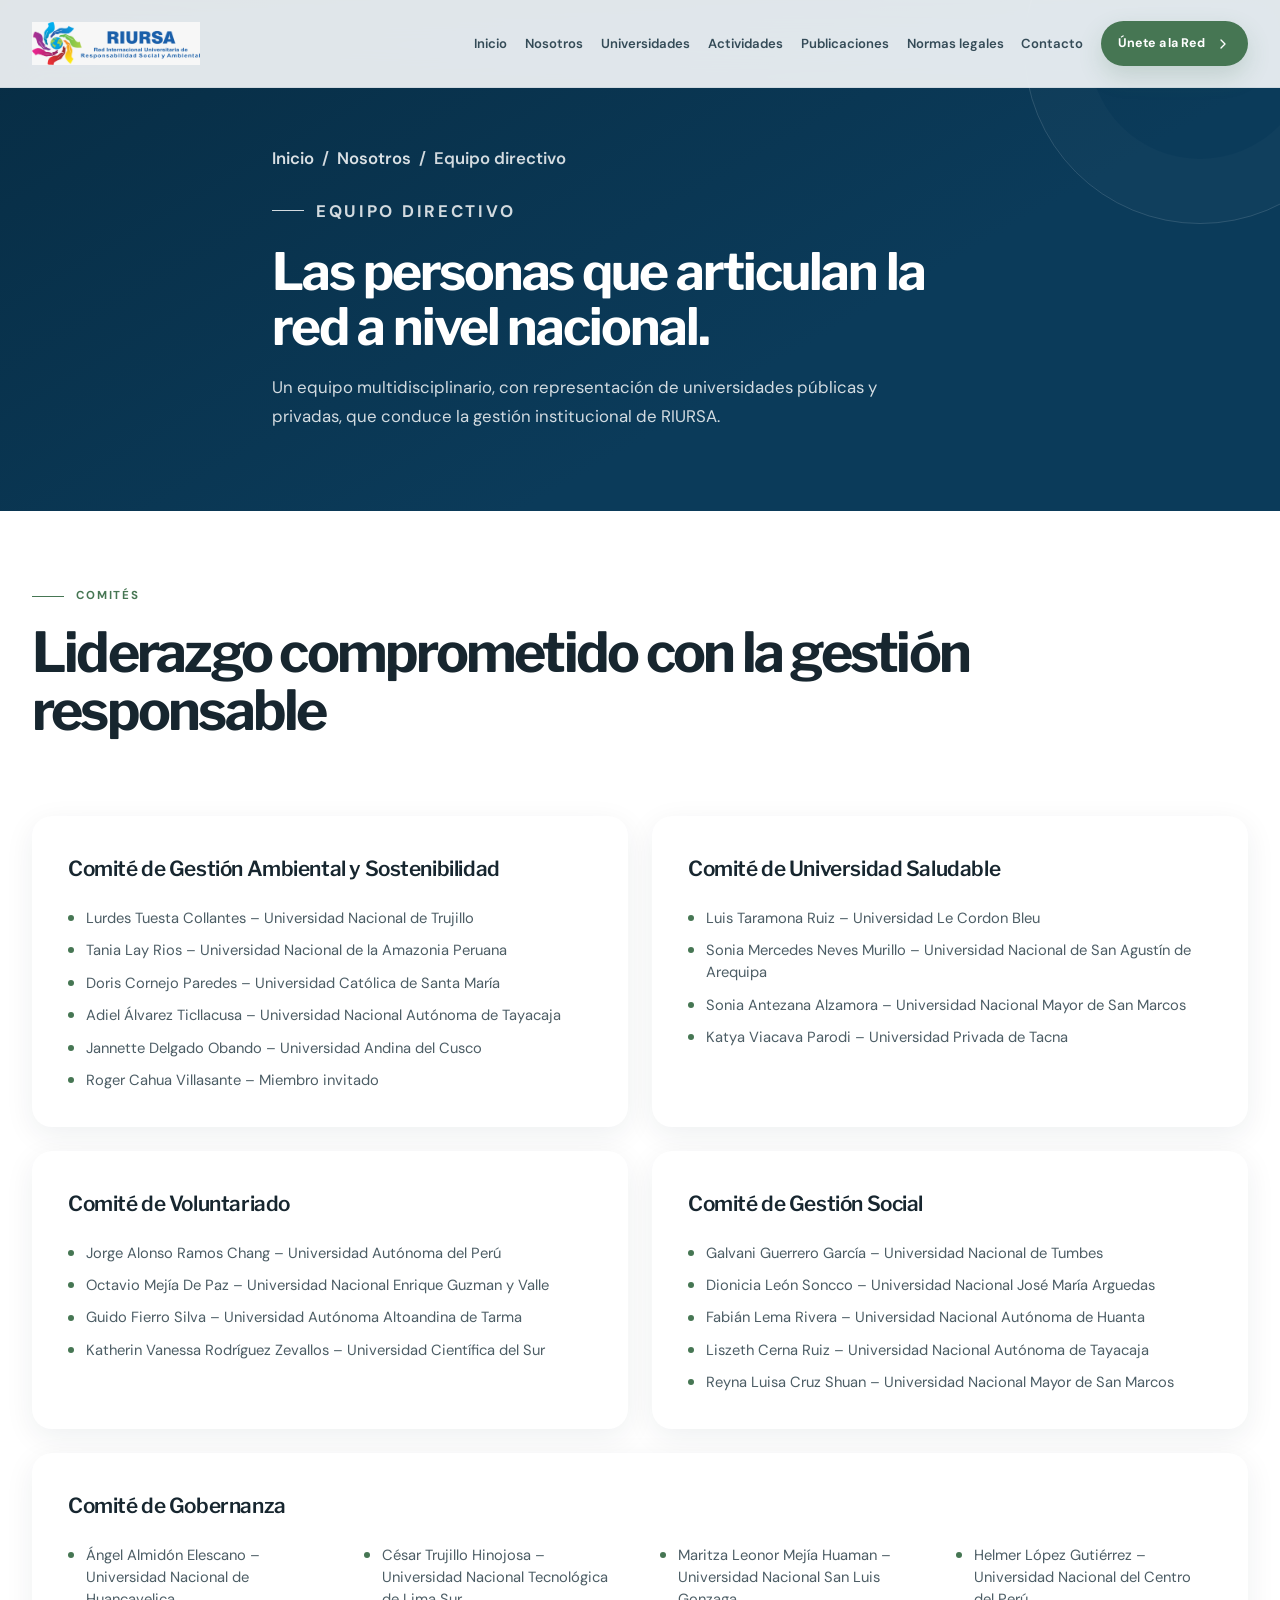
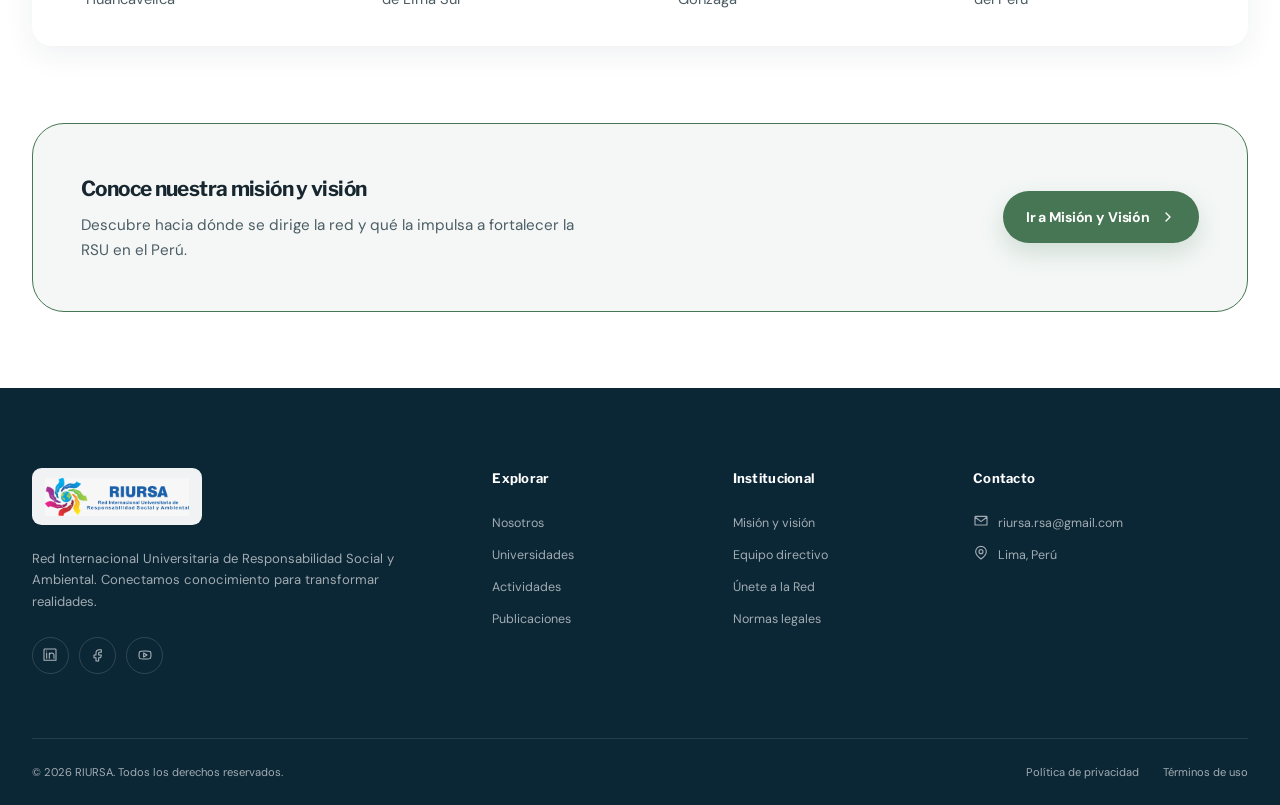
==== commit c348dce9: "Remove period from equipo-title heading" ====
--- a/equipo.html
+++ b/equipo.html
@@ -83,7 +83,7 @@
         <div class="container">
           <div class="section-heading reveal">
             <p class="eyebrow"><span></span>Comités</p>
-            <h2 id="equipo-title">Liderazgo comprometido con la gestión responsable.</h2>
+            <h2 id="equipo-title">Liderazgo comprometido con la gestión responsable</h2>
           </div>
 
           <div class="committee-grid">
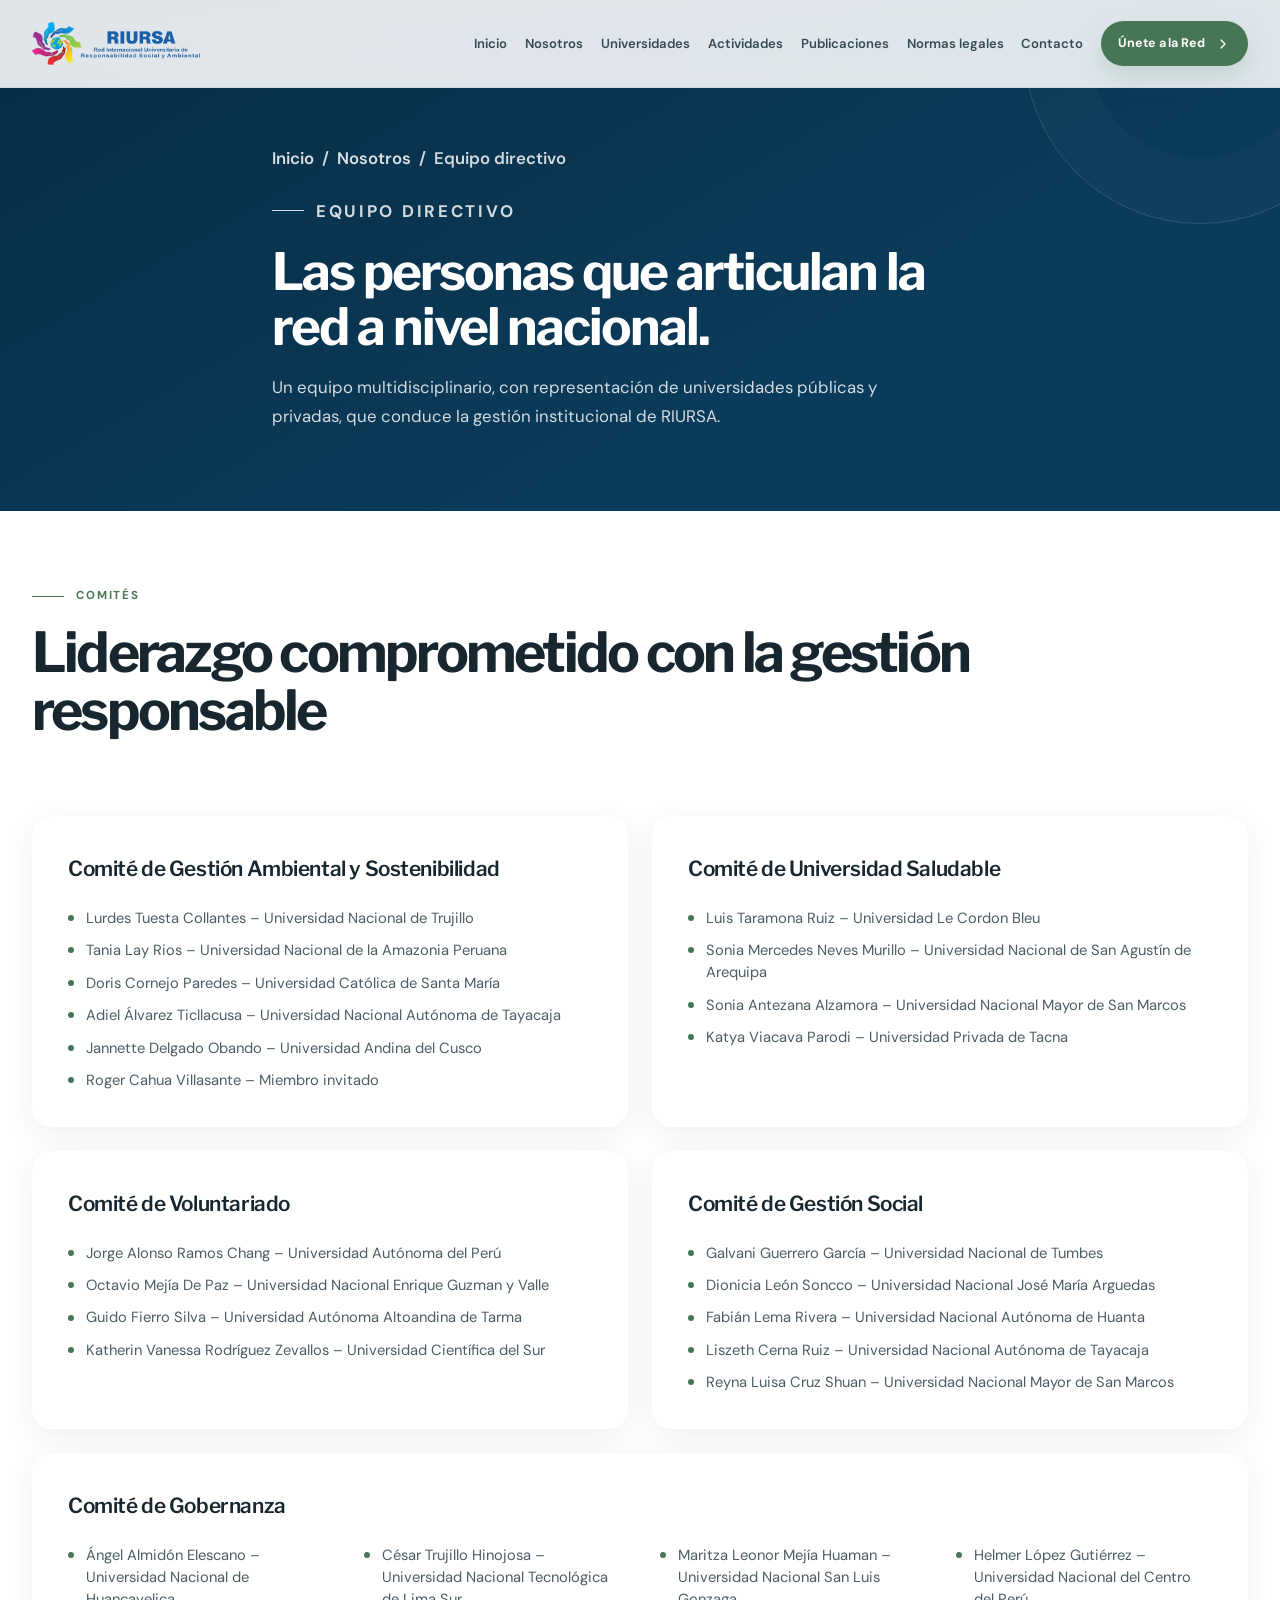
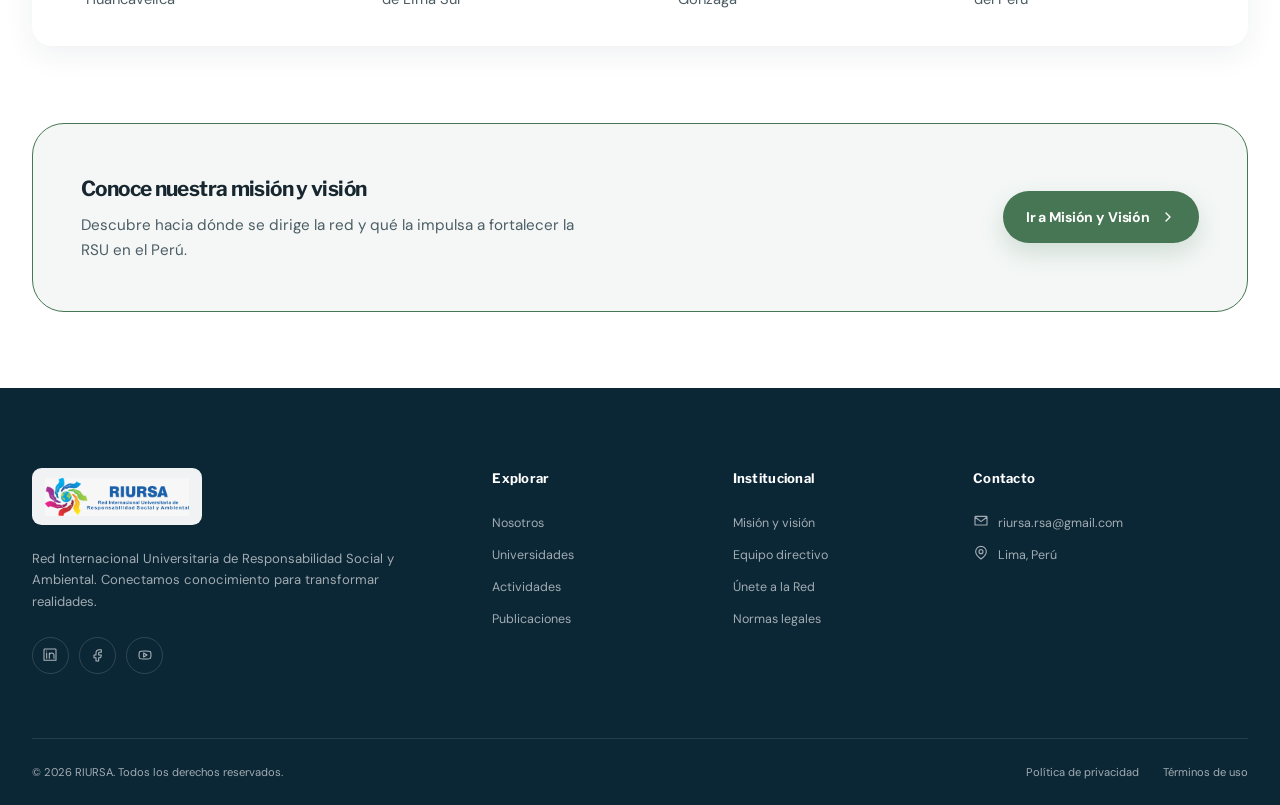
==== commit 6f1f4cb6: "Update logo image source in equipo.html" ====
--- a/equipo.html
+++ b/equipo.html
@@ -24,7 +24,7 @@
     <header class="site-header" id="inicio">
       <div class="nav-shell container">
         <a class="brand" href="index.html#inicio" aria-label="RIURSA, página de inicio">
-          <img src="assets/images/Logo_Riursa.jpeg" alt="RIURSA" width="190" height="65" />
+          <img src="assets/images/Logo_Riursa2.png" alt="RIURSA" width="190" height="65" />
         </a>
 
         <button
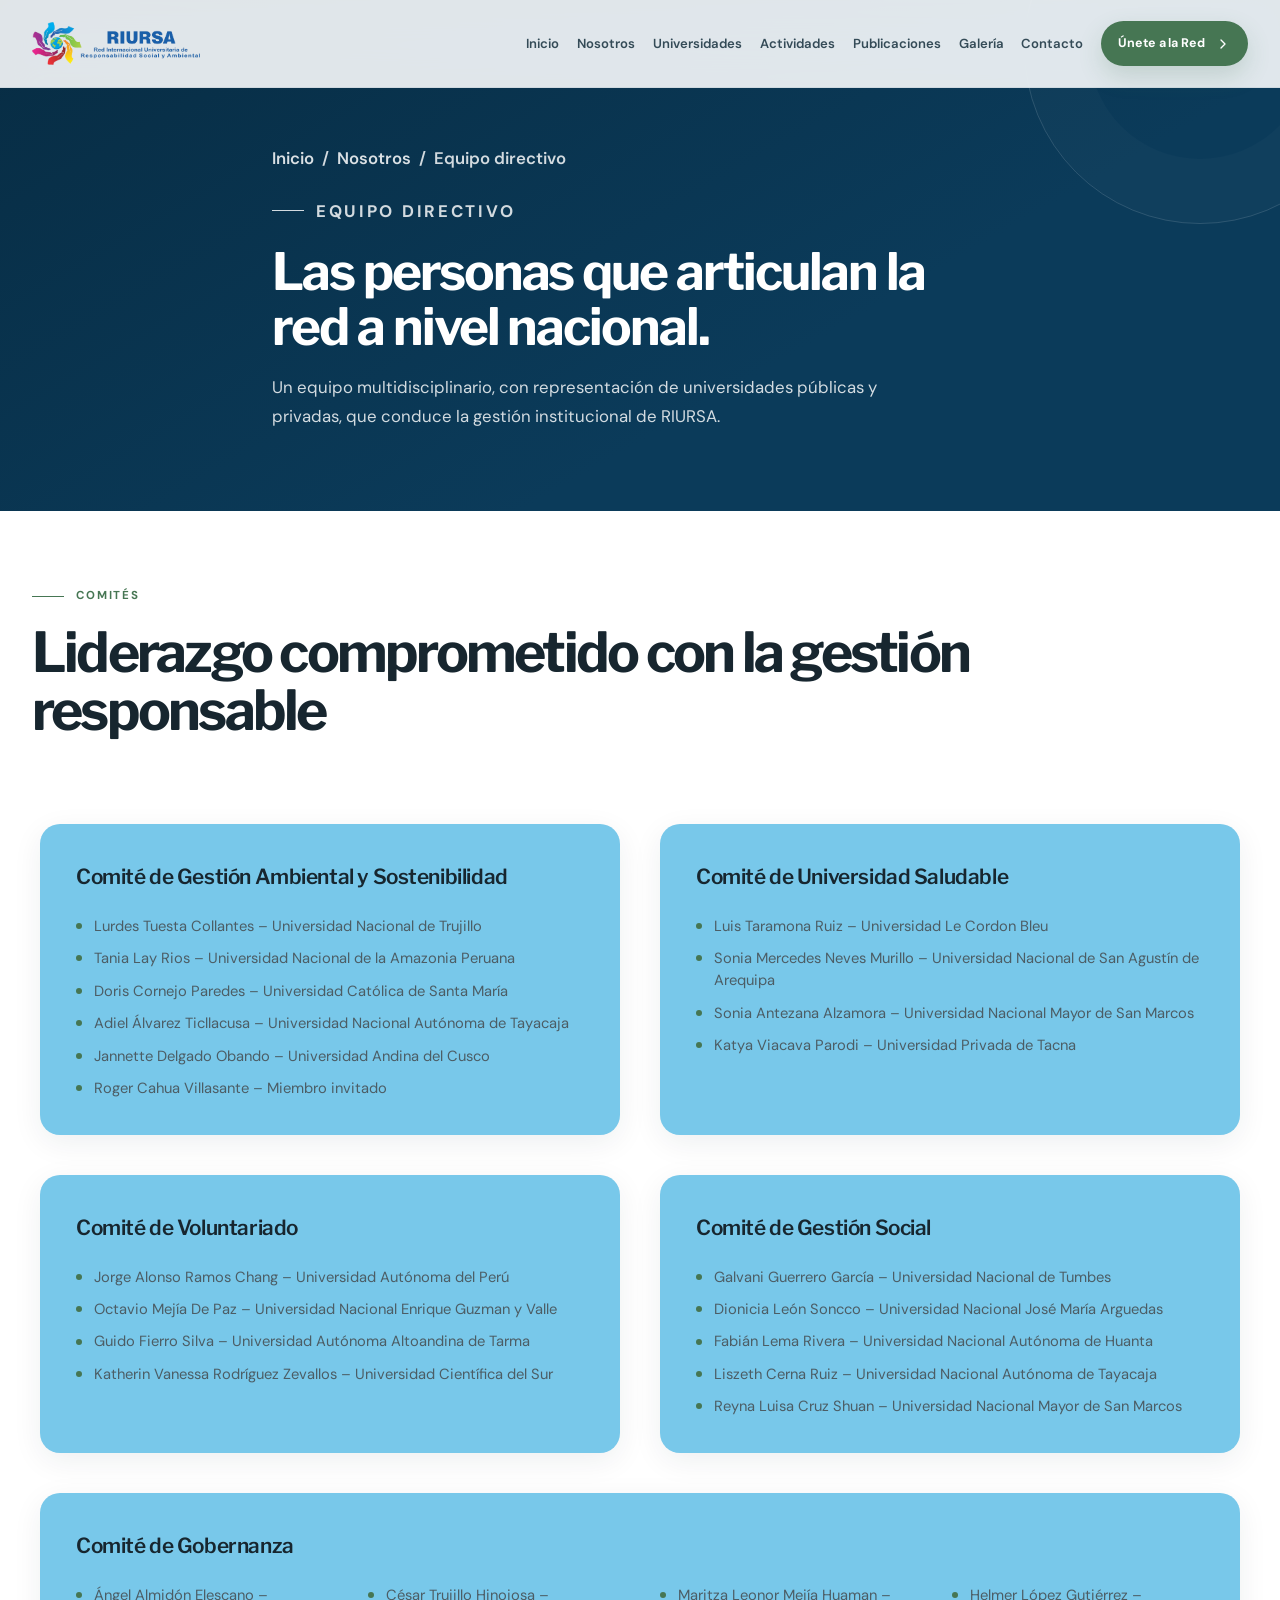
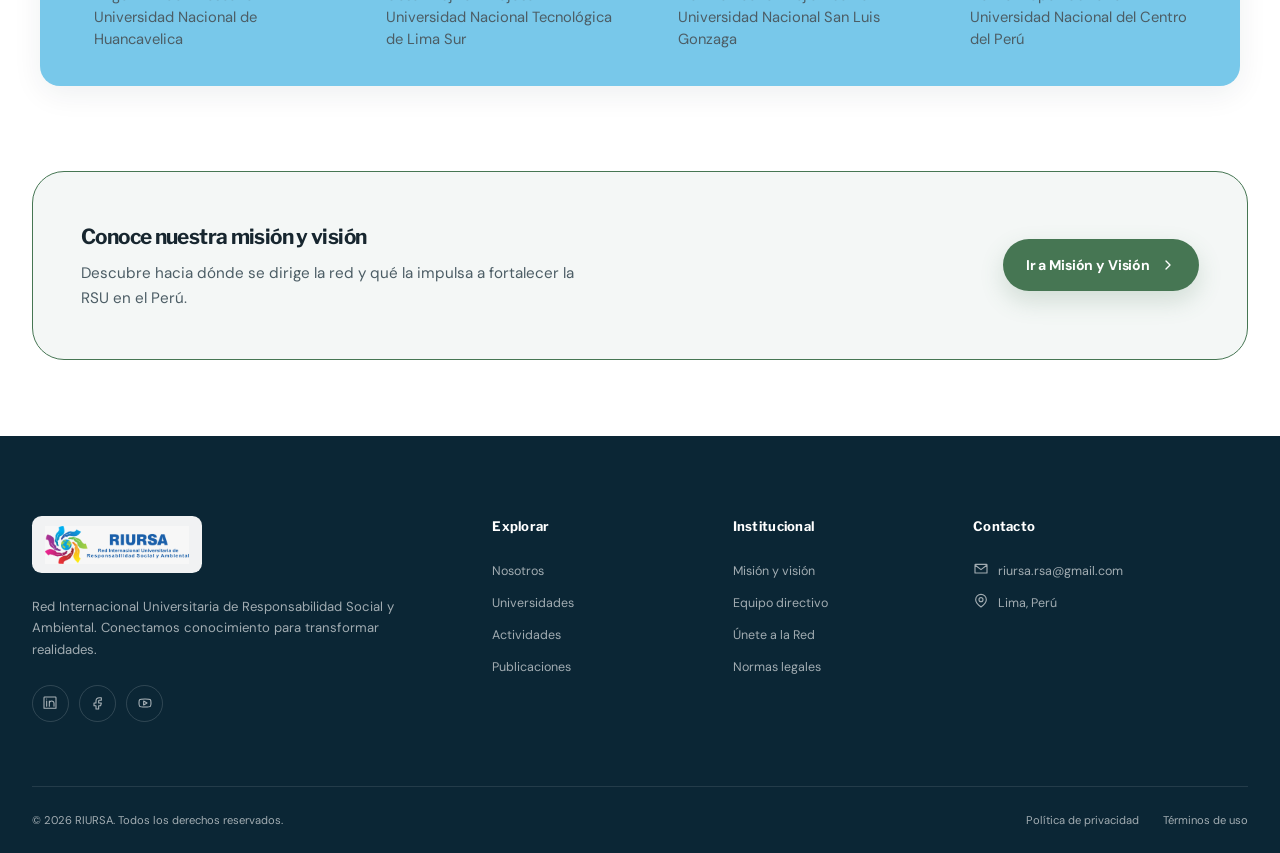
==== commit e3f6bed1: "Update equipo.html" ====
--- a/equipo.html
+++ b/equipo.html
@@ -9,6 +9,7 @@
     />
     <meta name="theme-color" content="#0b3b5a" />
     <title>Equipo directivo | RIURSA</title>
+    <link rel="icon" type="image/png" href="assets/images/Logo_Riursa3.png">
     <link rel="preconnect" href="https://fonts.googleapis.com" />
     <link rel="preconnect" href="https://fonts.gstatic.com" crossorigin />
     <link
@@ -45,7 +46,7 @@
           <a class="nav-link" href="index.html#universidades">Universidades</a>
           <a class="nav-link" href="index.html#actividades">Actividades</a>
           <a class="nav-link" href="index.html#publicaciones" data-page="publicaciones">Publicaciones</a>
-          <a class="nav-link" href="index.html#normas">Normas legales</a>
+          <a class="nav-link is-active" href="galeria.html" aria-current="page">Galería</a>
           <a class="nav-link" href="index.html#contacto">Contacto</a>
           <a class="button button--small button--primary nav-cta" href="index.html#unete">
             Únete a la Red
--- a/styles.css
+++ b/styles.css
@@ -2231,6 +2231,29 @@
   fill: currentColor;
 }
 
+/* Contenedor del video embebido (iframe de YouTube) dentro de la tarjeta
+   del carrusel. Antes el iframe tenía width/height fijos (420x200) que casi
+   nunca coincidían con el ancho real de la tarjeta, así que el video se
+   recortaba por los bordes. Con aspect-ratio + iframe en position:absolute
+   el video siempre llena el contenedor completo, de forma responsiva y sin
+   recortes, sea cual sea el ancho de la card. */
+.video-card__image.article-card-carousel__image {
+  height: auto;
+  aspect-ratio: 16 / 9;
+  padding: 0;
+  background: #0b1f2e;
+  border-bottom: 1px solid rgba(255, 255, 255, 0.08);
+}
+
+.video-card__image.article-card-carousel__image iframe {
+  position: absolute;
+  inset: 0;
+  width: 100%;
+  height: 100%;
+  border: 0;
+  display: block;
+}
+
 .video-card__duration {
   position: absolute;
   right: 0.75rem;
@@ -2244,6 +2267,26 @@
   letter-spacing: 0.03em;
 }
 
+/* --- Título + fotos del equipo directivo, lado a lado (50% / 50%) --- */
+.equipo-layout {
+  display: grid;
+  grid-template-columns: 1fr 1fr;
+  align-items: center;
+  gap: clamp(2.5rem, 6vw, 5rem);
+}
+
+/* Dentro de este layout el título ya no necesita el margen inferior que usa
+   cuando va apilado sobre el resto de la sección */
+.equipo-layout .section-heading {
+  margin-bottom: 0;
+}
+
+/* Las fotos se centran dentro de su mitad de la sección */
+.equipo-layout__photos {
+  justify-content: center;
+  justify-items: center;
+}
+
 /* --- Cuadrícula del equipo directivo --- */
 .team-grid {
   display: grid;
@@ -2256,12 +2299,11 @@
   flex-direction: column;
 }
 
-/* modificacion */
 .team-card__photo {
   position: relative;
   aspect-ratio: 3 / 4;
   overflow: hidden;
-  background: var(--color-surface);
+  background: var(--color-surface-warm);
   border-radius: var(--radius-md);
   box-shadow: var(--shadow-sm);
   transition: box-shadow var(--transition), transform var(--transition);
@@ -2339,7 +2381,8 @@
 
 .committee-card {
   padding: 2.25rem;
-  background: var(--color-white);
+  margin: 0.5rem;
+  background: rgba(120, 200, 234, 1);
   border-radius: var(--radius-md);
   box-shadow: var(--shadow-sm);
   transition: box-shadow var(--transition), transform var(--transition);
@@ -2607,6 +2650,15 @@
     grid-template-columns: 1fr;
   }
 
+  .equipo-layout {
+    grid-template-columns: 1fr;
+    gap: 2.5rem;
+  }
+
+  .equipo-layout .section-heading {
+    margin-bottom: 0;
+  }
+
   .content-block--reverse .content-block__visual {
     order: -1;
   }
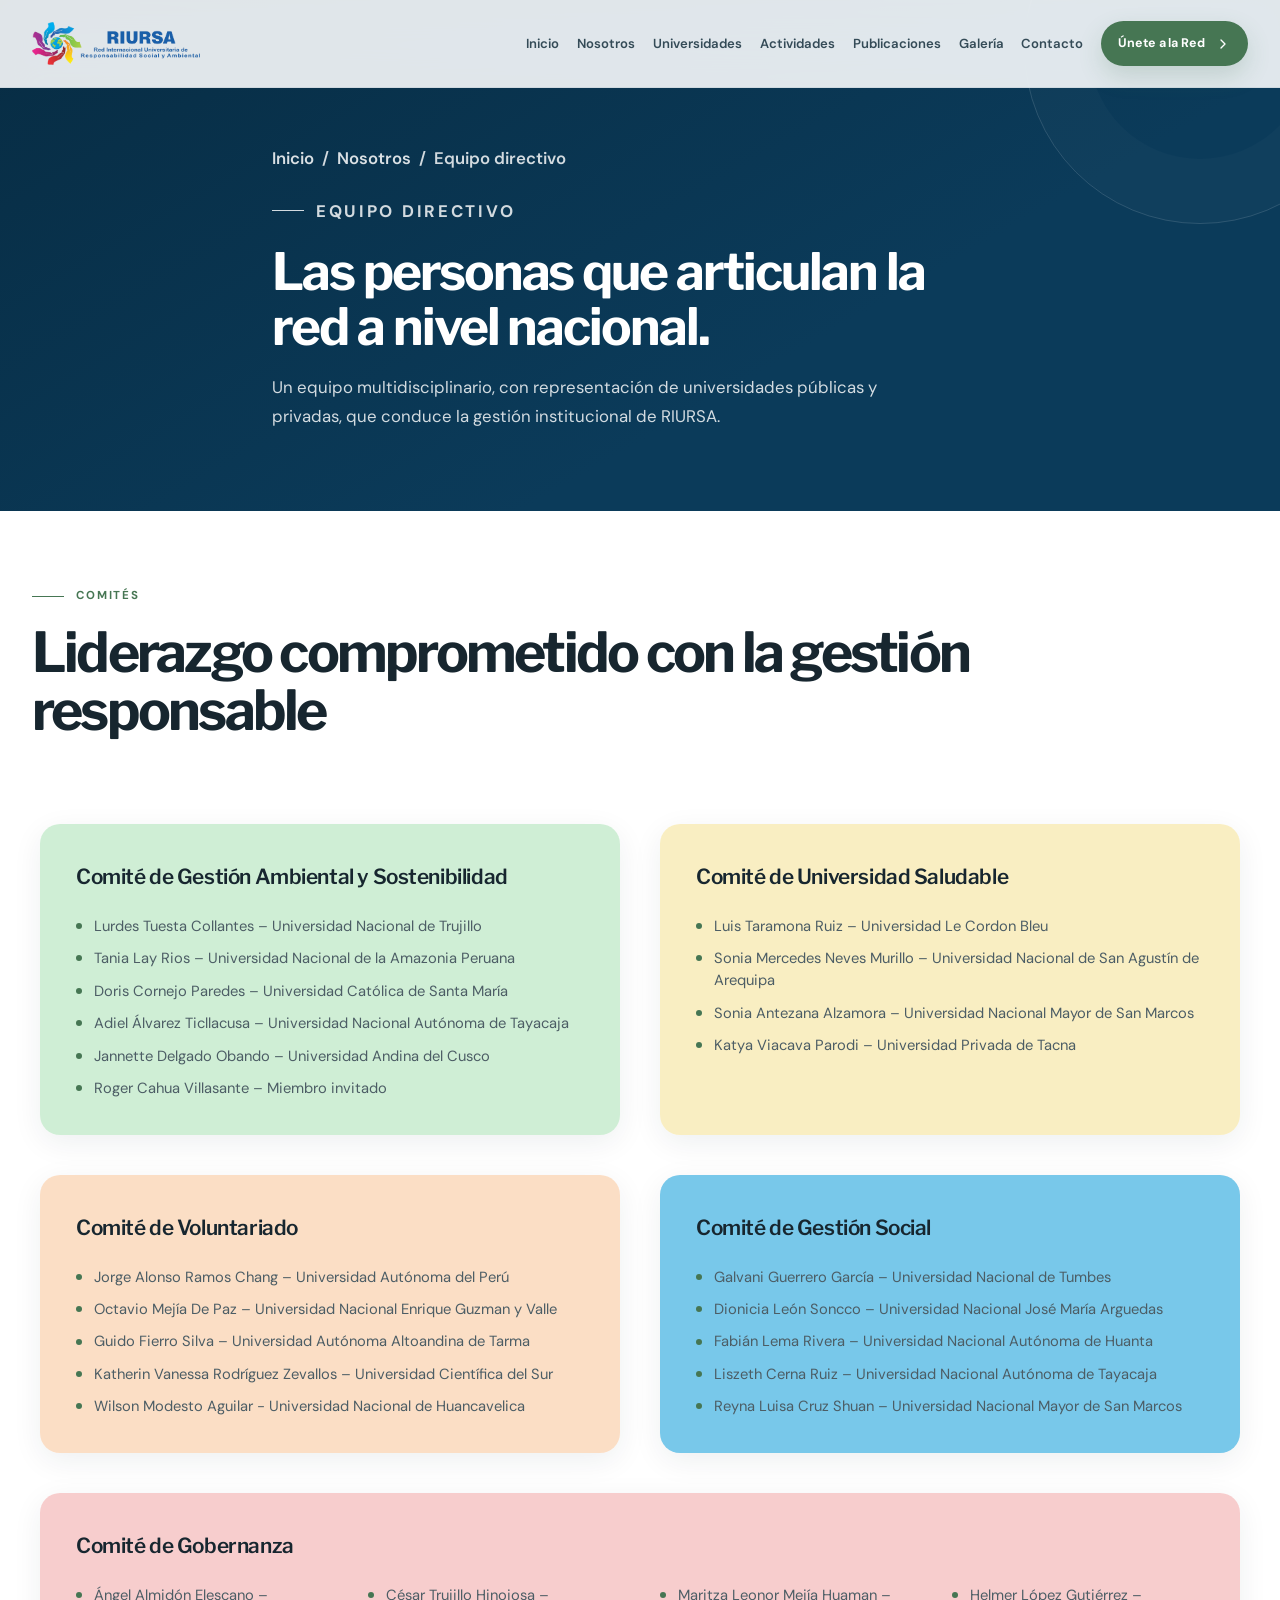
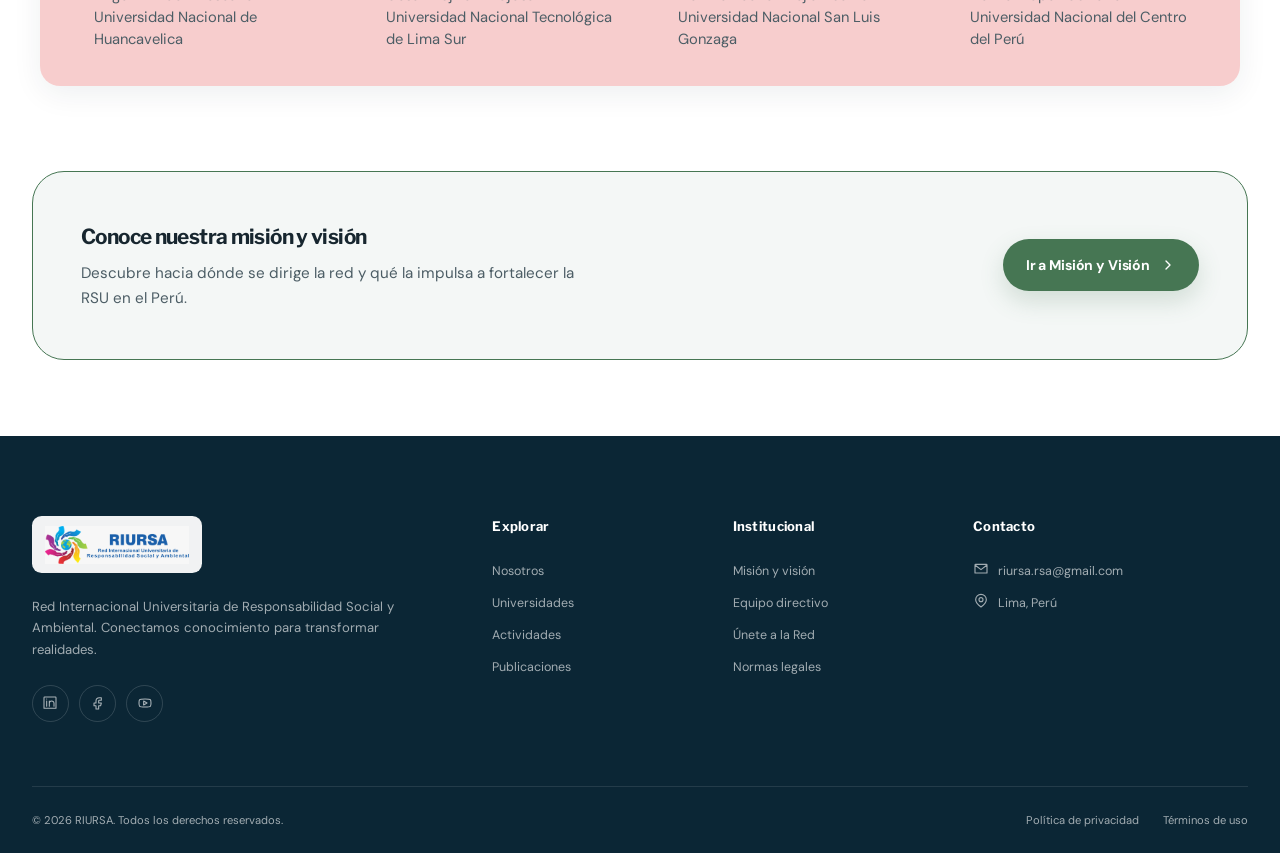
==== commit 56c6dfd9: "Add Wilson Modesto Aguilar to the team list" ====
--- a/equipo.html
+++ b/equipo.html
@@ -46,7 +46,7 @@
           <a class="nav-link" href="index.html#universidades">Universidades</a>
           <a class="nav-link" href="index.html#actividades">Actividades</a>
           <a class="nav-link" href="index.html#publicaciones" data-page="publicaciones">Publicaciones</a>
-          <a class="nav-link is-active" href="galeria.html" aria-current="page">Galería</a>
+          <a class="nav-link" href="galeria.html" aria-current="page">Galería</a>
           <a class="nav-link" href="index.html#contacto">Contacto</a>
           <a class="button button--small button--primary nav-cta" href="index.html#unete">
             Únete a la Red
@@ -88,7 +88,7 @@
           </div>
 
           <div class="committee-grid">
-            <article class="committee-card reveal">
+            <article class="committee-card reveal" id="comite-ambiental">
               <h3>Comité de Gestión Ambiental y Sostenibilidad</h3>
               <ul class="committee-card__list">
                 <li>Lurdes Tuesta Collantes – Universidad Nacional de Trujillo</li>
@@ -100,7 +100,7 @@
               </ul>
             </article>
 
-            <article class="committee-card reveal reveal--delay">
+            <article class="committee-card reveal reveal--delay" id="comite-saludable">
               <h3>Comité de Universidad Saludable</h3>
               <ul class="committee-card__list">
                 <li>Luis Taramona Ruiz – Universidad Le Cordon Bleu</li>
@@ -110,17 +110,18 @@
               </ul>
             </article>
 
-            <article class="committee-card reveal">
+            <article class="committee-card reveal" id="comite-voluntariado">
               <h3>Comité de Voluntariado</h3>
               <ul class="committee-card__list">
                 <li>Jorge Alonso Ramos Chang – Universidad Autónoma del Perú</li>
                 <li>Octavio Mejía De Paz – Universidad Nacional Enrique Guzman y Valle</li>
                 <li>Guido Fierro Silva – Universidad Autónoma Altoandina de Tarma</li>
                 <li>Katherin Vanessa Rodríguez Zevallos – Universidad Científica del Sur</li>
-              </ul>
-            </article>
-
-            <article class="committee-card reveal reveal--delay">
+                <li>Wilson Modesto Aguilar - Universidad Nacional de Huancavelica</li>
+              </ul>
+            </article>
+
+            <article class="committee-card reveal reveal--delay" id="comite-social">
               <h3>Comité de Gestión Social</h3>
               <ul class="committee-card__list">
                 <li>Galvani Guerrero García – Universidad Nacional de Tumbes</li>
@@ -131,7 +132,7 @@
               </ul>
             </article>
 
-            <article class="committee-card committee-card--wide reveal">
+            <article class="committee-card committee-card--wide reveal" id="comite-gobernanza">
               <h3>Comité de Gobernanza</h3>
               <ul class="committee-card__list">
                 <li>Ángel Almidón Elescano – Universidad Nacional de Huancavelica</li>
--- a/styles.css
+++ b/styles.css
@@ -7,32 +7,9 @@
    arriba hacia abajo, y al final el footer y los ajustes para pantallas
    pequeñas (responsive).
 
-   ¿CÓMO ENCONTRAR LO QUE NECESITAS?
-   Busca (Ctrl/Cmd + F) el número de sección o el nombre de la clase que
-   viste en el HTML. Cada bloque grande empieza con un comentario-banner
-   como el de esta misma introducción, con un número y un título en
-   mayúsculas (por ejemplo: "3. ENCABEZADO Y MENÚ DE NAVEGACIÓN").
-   ¿CÓMO CAMBIAR UN COLOR?
-   Casi todos los colores del sitio están definidos UNA sola vez al inicio,
-   en la sección "1. VARIABLES DE DISEÑO" (dentro de :root). Cambia el color
-   ahí y se actualiza en TODO el sitio automáticamente. Evita escribir
-   colores nuevos "sueltos" más abajo en el archivo.
-   ============================================================================ */
-
-
-/* ==========================================================================
+  ==========================================================================
    1. VARIABLES DE DISEÑO (colores, fuentes, tamaños)
    Se usa en: todo el documento
-   ----------------------------------------------------------------------
-   Aquí se define, una sola vez, cada color, fuente y medida que se
-   reutiliza en el resto del archivo (por eso se ven cosas como
-   var(--color-primary) más abajo: significa 'usa el color definido acá').
-
-   💡 EJEMPLO — cambiar el color institucional (azul) de toda la web:
-      modifica el valor de --color-primary. Todo lo que usa ese azul
-      (botones, enlaces activos, fondo del héroe, etc.) cambiará junto.
-   💡 --color-secondary es el verde 'ecológico' usado en acentos.
-   💡 --font-display es la fuente de los títulos; --font-body la del texto.
    ========================================================================== */
 
 :root {
@@ -65,12 +42,6 @@
 /* ==========================================================================
    2. BASE / RESET DEL NAVEGADOR
    Se usa en: toda la página (etiquetas html, body, a, img, botones...)
-   ----------------------------------------------------------------------
-   Reglas generales que igualan cómo los navegadores muestran las
-   etiquetas HTML básicas (quitan márgenes por defecto, definen el
-   tipo de letra base, el color de fondo general, etc.).
-   Normalmente NO necesitas tocar nada aquí salvo que quieras cambiar
-   el color de fondo o de texto por defecto de TODA la página.
    ========================================================================== */
 
 *,
@@ -132,19 +103,7 @@
 /* ==========================================================================
    3. UTILIDADES GENERALES (se repiten en varias secciones)
    Se usa en: clases reutilizables: .container, .section, .button, .eyebrow, etc.
-   ----------------------------------------------------------------------
-   Clases 'de ayuda' que se usan en MUCHAS secciones distintas del
-   sitio, no solo en una. Por ejemplo, .button define el estilo base
-   de todos los botones, y luego cada variante (--primary, --ghost,
-   --outline, --light) cambia solo el color según dónde se use.
-   .section-heading y .eyebrow son el 'título pequeño + título grande'
-   que se repite arriba de casi cada sección (Nosotros, Actividades...).
-   .reveal controla la animación de aparición suave al hacer scroll.
-
-   💡 EJEMPLO — cambiar el color de TODOS los botones verdes
-      (los principales, tipo 'Únete a la Red'): busca .button--primary
-      y cambia su 'background'.
-   ========================================================================== */
+    ========================================================================== */
 
 .skip-link {
   position: fixed;
@@ -390,11 +349,6 @@
 /* ==========================================================================
    4. ENCABEZADO Y MENÚ DE NAVEGACIÓN
    Se usa en: <header class="site-header"> ... <nav class="main-nav">
-   ----------------------------------------------------------------------
-   Todo lo relacionado a la barra superior fija: el fondo semi-
-   transparente con desenfoque, el logo (.brand), los enlaces del menú
-   horizontal (.nav-link) y el botón de hamburguesa para móvil
-   (.nav-toggle).
    ========================================================================== */
 
 .site-header {
@@ -508,16 +462,6 @@
 /* ==========================================================================
    5. SECCIÓN HERO (bienvenida / portada)
    Se usa en: <section class="hero" id="inicio">
-   ----------------------------------------------------------------------
-   El primer bloque grande que se ve al entrar al sitio: título
-   principal (h1), texto de bienvenida, botones de acción y la tarjeta
-   visual decorativa de la derecha (.impact-card, con el mapa de
-   puntos y el sello circular 'R').
-
-   💡 EJEMPLO — cambiar el degradado de fondo del hero: busca .hero y
-      modifica la propiedad 'background' (el primer 'linear-gradient').
-   💡 EJEMPLO — cambiar el texto destacado en verde dentro del título
-      (la palabra dentro de <em>): busca '.hero h1 em' y cambia 'color'.
    ========================================================================== */
 
 .hero {
@@ -863,13 +807,6 @@
 /* ==========================================================================
    6. SECCIÓN NOSOTROS (tarjetas de misión / pilares)
    Se usa en: <section class="about" id="nosotros"> — .pillars-grid, .pillar-card
-   ----------------------------------------------------------------------
-   Las 3 tarjetas que resumen los pilares de RIURSA (Diálogo
-   académico, Cooperación mutua, Desarrollo social). La primera
-   tarjeta usa .pillar-card--featured y se ve resaltada en azul.
-
-   💡 EJEMPLO — cambiar el color de fondo de la tarjeta destacada:
-      busca .pillar-card--featured y cambia 'background'.
    ========================================================================== */
 
 .pillars-grid {
@@ -976,15 +913,6 @@
 /* ==========================================================================
    7. SECCIÓN UNIVERSIDADES ADHERIDAS (red de alianzas)
    Se usa en: <section class="network" id="universidades"> — .logo-ticker
-   ----------------------------------------------------------------------
-   Fondo azul oscuro con el listado de universidades que se desplaza
-   solo (.logo-track, animado con @keyframes ticker). Cada logo es
-   un .university-logo, que aparece en gris y se colorea al pasar
-   el mouse.
-
-   💡 EJEMPLO — cambiar la velocidad del desplazamiento automático:
-      busca '.logo-track' y cambia el número de segundos en
-      'animation: ticker 32s linear infinite;' (más alto = más lento).
    ========================================================================== */
 
 .network {
@@ -1087,10 +1015,6 @@
   background: rgba(255, 255, 255, 0.04);
 }
 
-/* Logo de la universidad (imagen/escudo). object-fit: contain evita que se
-   deforme sin importar la proporción original del archivo. El filtro de
-   color/gris ya lo aplica el contenedor .university-logo, así que la
-   imagen no necesita su propio filter. */
 .university-logo img {
   max-width: 100%;
   height: 5rem;
@@ -1098,7 +1022,6 @@
   object-fit: contain;
 }
 
-/* Espacio prudente reservado para la sigla debajo del logo */
 .university-logo small {
   margin-top: 0.15rem;
   color: var(--color-white);
@@ -1132,15 +1055,6 @@
 /* ==========================================================================
    8. SECCIÓN ACTIVIDADES RECIENTES
    Se usa en: <section class="activities" id="actividades"> — .activities-grid, .activity-card
-   ----------------------------------------------------------------------
-   Cuadrícula de tarjetas de eventos. La primera tarjeta (.activity-
-   card--featured) ocupa más espacio que las demás. .cover-graphic y
-   .meeting-dot/.meeting-line son los dibujos decorativos de fondo
-   que se usan cuando una actividad no tiene foto real todavía.
-
-   💡 EJEMPLO — cambiar el color de la etiqueta (ej. 'Capacitación')
-      sobre la imagen: busca .activity-card__tag y cambia 'background'
-      y 'color'.
    ========================================================================== */
 
 .activities {
@@ -1373,20 +1287,7 @@
 /* ==========================================================================
    9. PUBLICACIONES — CARRUSEL DE ARTÍCULOS
    Se usa en: <section aria-labelledby="articles-title"> dentro de #publicaciones
-   ----------------------------------------------------------------------
-   El carrusel horizontal con flechas (izquierda/derecha) que muestra
-   3 artículos a la vez. .articles-carousel__track es la franja que
-   se desplaza; cada .rousel es una tarjeta individual
-   (imagen arriba, categoría + fecha, título y descripción).
-   Los @media que aparecen al final de este bloque ajustan cuántas
-   tarjetas se ven por pantalla: 3 en escritorio, 2 en tablet, 1 en
-   móvil — están junto a este bloque a propósito, porque solo afectan
-   al carrusel.
-
    ========================================================================== */
-
-/* ESTILOS DEL CARRUSEL DE ARTÍCULOS */
-
 .carousel-controls {
   display: flex;
   gap: 1rem;
@@ -1444,7 +1345,6 @@
   padding-bottom: 0.25rem;
   margin-top: 0.5rem;
   scroll-padding: 0;
-  /* El control es por botones; se oculta la barra nativa para un look más limpio */
   scrollbar-width: none;
   -ms-overflow-style: none;
 }
@@ -1453,10 +1353,6 @@
   display: none;
 }
 
-/* Exactamente 3 tarjetas visibles por vista: el ancho se calcula
-   restando los 2 gaps entre las 3 tarjetas y dividiendo entre 3.
-   Al hacer scroll por el ancho visible del track (ver script.js),
-   el desplazamiento siempre avanza un grupo completo de 3. */
 .article-card-carousel {
   flex: 0 0 calc((100% - 4rem) / 3);
   display: flex;
@@ -1574,7 +1470,6 @@
 }
 
 /* Responsive para carrusel */
-/* Tablet: 2 tarjetas visibles por vista (1 gap entre ellas) */
 @media (max-width: 1024px) {
   .article-card-carousel {
     flex: 0 0 calc((100% - 2rem) / 2);
@@ -1633,18 +1528,6 @@
 /* ==========================================================================
    10. PUBLICACIONES — ENCABEZADO GENERAL Y SUB-SECCIONES (Libros / Artículos)
    Se usa en: <section class="publications-page" id="publicaciones">
-   ----------------------------------------------------------------------
-   .publications-page es la sección completa de "Publicaciones". Dentro
-   contiene dos bloques con la MISMA estructura de carrusel (uno para
-   "Libros" y otro para "Artículos", ver sección 9): cada uno es un
-   .pub-section con su fila de título (.resource-title-row) y su propio
-   carrusel horizontal.
-   .pub-content solo se encarga de separar verticalmente esos dos bloques.
-
-   💡 EJEMPLO — cambiar el espacio entre el bloque de Libros y el de
-      Artículos: busca .pub-content y ajusta 'gap'.
-   💡 EJEMPLO — cambiar el color del título "Libros" / "Artículos":
-      busca .pub-section__title y cambia 'color'.
    ========================================================================== */
 
 .pub-subtitle {
@@ -1682,10 +1565,6 @@
 /* ==========================================================================
    11. PUBLICACIONES — MARCO NORMATIVO (normas legales)
    Se usa en: <section id="normas"> — .legal-panel, .legal-list
-   ----------------------------------------------------------------------
-   El panel azul con la lista de enlaces a normas legales (Ley
-   Universitaria, SUNEDU, MINAM, etc.), ubicado junto a la sección de
-   publicaciones.
    ========================================================================== */
 
 .legal-panel {
@@ -1798,12 +1677,6 @@
 /* ==========================================================================
    12. SECCIÓN 'ÚNETE A LA RED' (llamado a la acción)
    Se usa en: <section class="join" id="unete">
-   ----------------------------------------------------------------------
-   Banda verde con el mensaje final invitando a las universidades a
-   sumarse, antes del footer.
-
-   💡 EJEMPLO — cambiar el color de fondo de esta franja: busca
-      .join y modifica 'background'.
    ========================================================================== */
 
 .join {
@@ -1861,13 +1734,6 @@
 /* ==========================================================================
    13. PIE DE PÁGINA (FOOTER)
    Se usa en: <footer class="site-footer" id="contacto">
-   ----------------------------------------------------------------------
-   Franja oscura final con el logo, columnas de enlaces, datos de
-   contacto, íconos de redes sociales (.social-links) y la línea de
-   derechos reservados (.footer-bottom).
-
-   💡 EJEMPLO — cambiar el color de fondo del footer: busca
-      .site-footer y modifica 'background'.
    ========================================================================== */
 
 .site-footer {
@@ -1998,22 +1864,7 @@
 /* ==========================================================================
    13b. PÁGINAS INTERNAS — "Nosotros" ampliado y "Equipo directivo"
    Se usa en: nosotros.html y equipo.html (páginas nuevas, fuera de index.html)
-   ----------------------------------------------------------------------
-   Estos componentes NO aparecen en la página de inicio; son para las dos
-   páginas adicionales que amplían la sección "Nosotros": una con Misión,
-   Visión y un carrusel de videos (nosotros.html), y otra con las tarjetas
-   del equipo directivo (equipo.html). Reutilizan los mismos colores,
-   tipografías y espaciados que el resto del sitio para que se vean como
-   parte de la misma web, no como páginas aparte.
-
-   💡 EJEMPLO — cambiar el color del banner superior de estas páginas
-      (donde dice "Nosotros" o "Equipo directivo" en grande): busca
-      .page-hero y modifica 'background'.
-   💡 EJEMPLO — cambiar cuántas personas se ven por fila en el equipo
-      directivo: busca .team-grid y cambia el número en 'repeat(...)'.
    ========================================================================== */
-
-/* --- Banner superior de página interna (reemplaza al hero completo) --- */
 .page-hero {
   position: relative;
   overflow: hidden;
@@ -2083,7 +1934,6 @@
   line-height: 1.7;
 }
 
-/* --- Bloques Misión / Visión (texto + panel visual, alternado) --- */
 .content-block {
   display: grid;
   grid-template-columns: minmax(0, 1fr) minmax(18rem, 0.85fr);
@@ -2186,11 +2036,10 @@
   background: linear-gradient(180deg, transparent 55%, rgba(7, 44, 67, 0.55));
 }
 
-/* --- Carrusel de videos (mismo patrón que Libros / Artículos) --- */
 .video-card {
   cursor: pointer;
 }
-/* Prueba */
+
 .video-card__image {
   position: relative;
   padding: 0.5rem;
@@ -2230,13 +2079,6 @@
   margin-left: 0.15rem;
   fill: currentColor;
 }
-
-/* Contenedor del video embebido (iframe de YouTube) dentro de la tarjeta
-   del carrusel. Antes el iframe tenía width/height fijos (420x200) que casi
-   nunca coincidían con el ancho real de la tarjeta, así que el video se
-   recortaba por los bordes. Con aspect-ratio + iframe en position:absolute
-   el video siempre llena el contenedor completo, de forma responsiva y sin
-   recortes, sea cual sea el ancho de la card. */
 .video-card__image.article-card-carousel__image {
   height: auto;
   aspect-ratio: 16 / 9;
@@ -2267,7 +2109,6 @@
   letter-spacing: 0.03em;
 }
 
-/* --- Título + fotos del equipo directivo, lado a lado (50% / 50%) --- */
 .equipo-layout {
   display: grid;
   grid-template-columns: 1fr 1fr;
@@ -2275,13 +2116,10 @@
   gap: clamp(2.5rem, 6vw, 5rem);
 }
 
-/* Dentro de este layout el título ya no necesita el margen inferior que usa
-   cuando va apilado sobre el resto de la sección */
 .equipo-layout .section-heading {
   margin-bottom: 0;
 }
 
-/* Las fotos se centran dentro de su mitad de la sección */
 .equipo-layout__photos {
   justify-content: center;
   justify-items: center;
@@ -2372,7 +2210,7 @@
   font-weight: 600;
 }
 
-/* --- Cuadrícula de comités (2x2 + 1 bloque ancho debajo) --- */
+/* --- Cuadrícula de comités --- */
 .committee-grid {
   display: grid;
   grid-template-columns: repeat(2, 1fr);
@@ -2393,6 +2231,27 @@
   transform: translateY(-4px);
 }
 
+/* --- Colores diferenciados por comité --- */
+#comite-ambiental {
+  background: rgba(168, 224, 178, 0.55); 
+}
+
+#comite-saludable {
+  background: rgba(245, 224, 145, 0.55); 
+}
+
+#comite-social {
+  background: rgba(120, 200, 234, 1); 
+}
+
+#comite-voluntariado {
+  background: rgba(248, 195, 150, 0.55);
+}
+
+#comite-gobernanza {
+  background: rgba(240, 165, 165, 0.55);
+}
+
 .committee-card--wide {
   grid-column: 1 / -1;
 }
@@ -2438,7 +2297,6 @@
   background: var(--color-secondary-deep);
 }
 
-/* --- Franja de cierre con enlace a la otra página interna --- */
 .page-cta {
   display: flex;
   align-items: center;
@@ -2465,28 +2323,6 @@
   color: var(--color-text);
   font-size: 0.95rem;
 }
-
-
- /*  Se usa en: afecta varias secciones a la vez (menú, hero, tarjetas, footer...)
-   ----------------------------------------------------------------------
-   Estos 3 bloques @media reacomodan VARIAS secciones al mismo tiempo
-   cuando la pantalla se hace más chica, por eso están juntos aquí en
-   vez de repartidos. Cada uno se activa a partir de cierto ancho:
-   
-     • @media (max-width: 1120px) → pantallas medianas/laptops chicas:
-       oculta el botón 'Únete a la Red' del menú, reduce el menú y
-       reacomoda la cuadrícula de actividades a 2 columnas.
-     • @media (max-width: 900px)  → tablets: aparece el botón de
-       menú hamburguesa (.nav-toggle), el menú pasa a desplegable,
-       el hero se apila en una sola columna.
-     • @media (max-width: 640px)  → celulares: los botones ocupan
-       todo el ancho, los títulos se achican, las tarjetas pasan a
-       una sola columna.
-
-   💡 Si algo se ve mal en el celular, primero revisa el bloque
-      @media (max-width: 640px); si se ve mal en tablet, revisa el
-      de 900px.
-   ========================================================================== */
 
 @media (max-width: 1120px) {
   .main-nav {
@@ -2832,10 +2668,6 @@
 /* ==========================================================================
    15. ACCESIBILIDAD — RESPETAR 'REDUCIR MOVIMIENTO'
    Se usa en: todo el sitio
-   ----------------------------------------------------------------------
-   Si la persona activó la opción del sistema operativo 'reducir el
-   movimiento', esta regla apaga las animaciones y transiciones para
-   evitar mareos o molestias. No necesitas tocar esto normalmente.
    ========================================================================== */
 
 @media (prefers-reduced-motion: reduce) {
